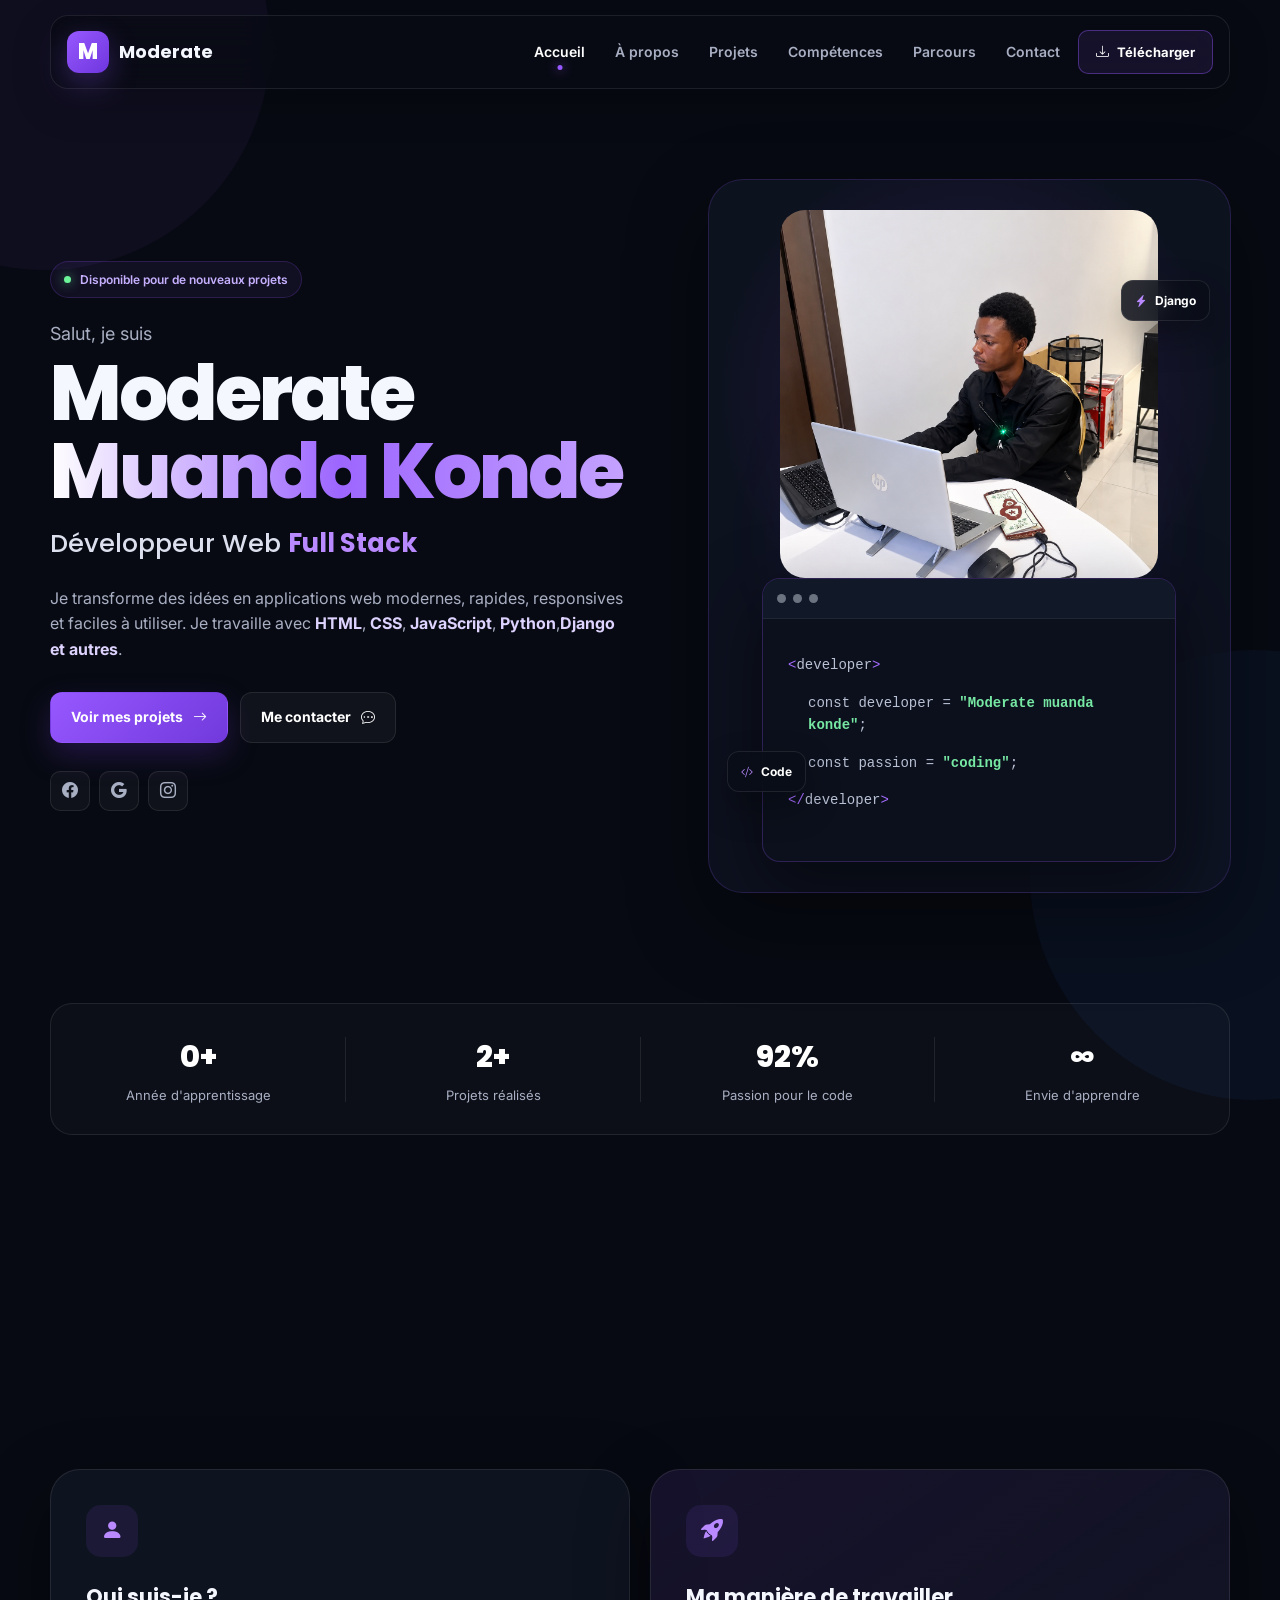
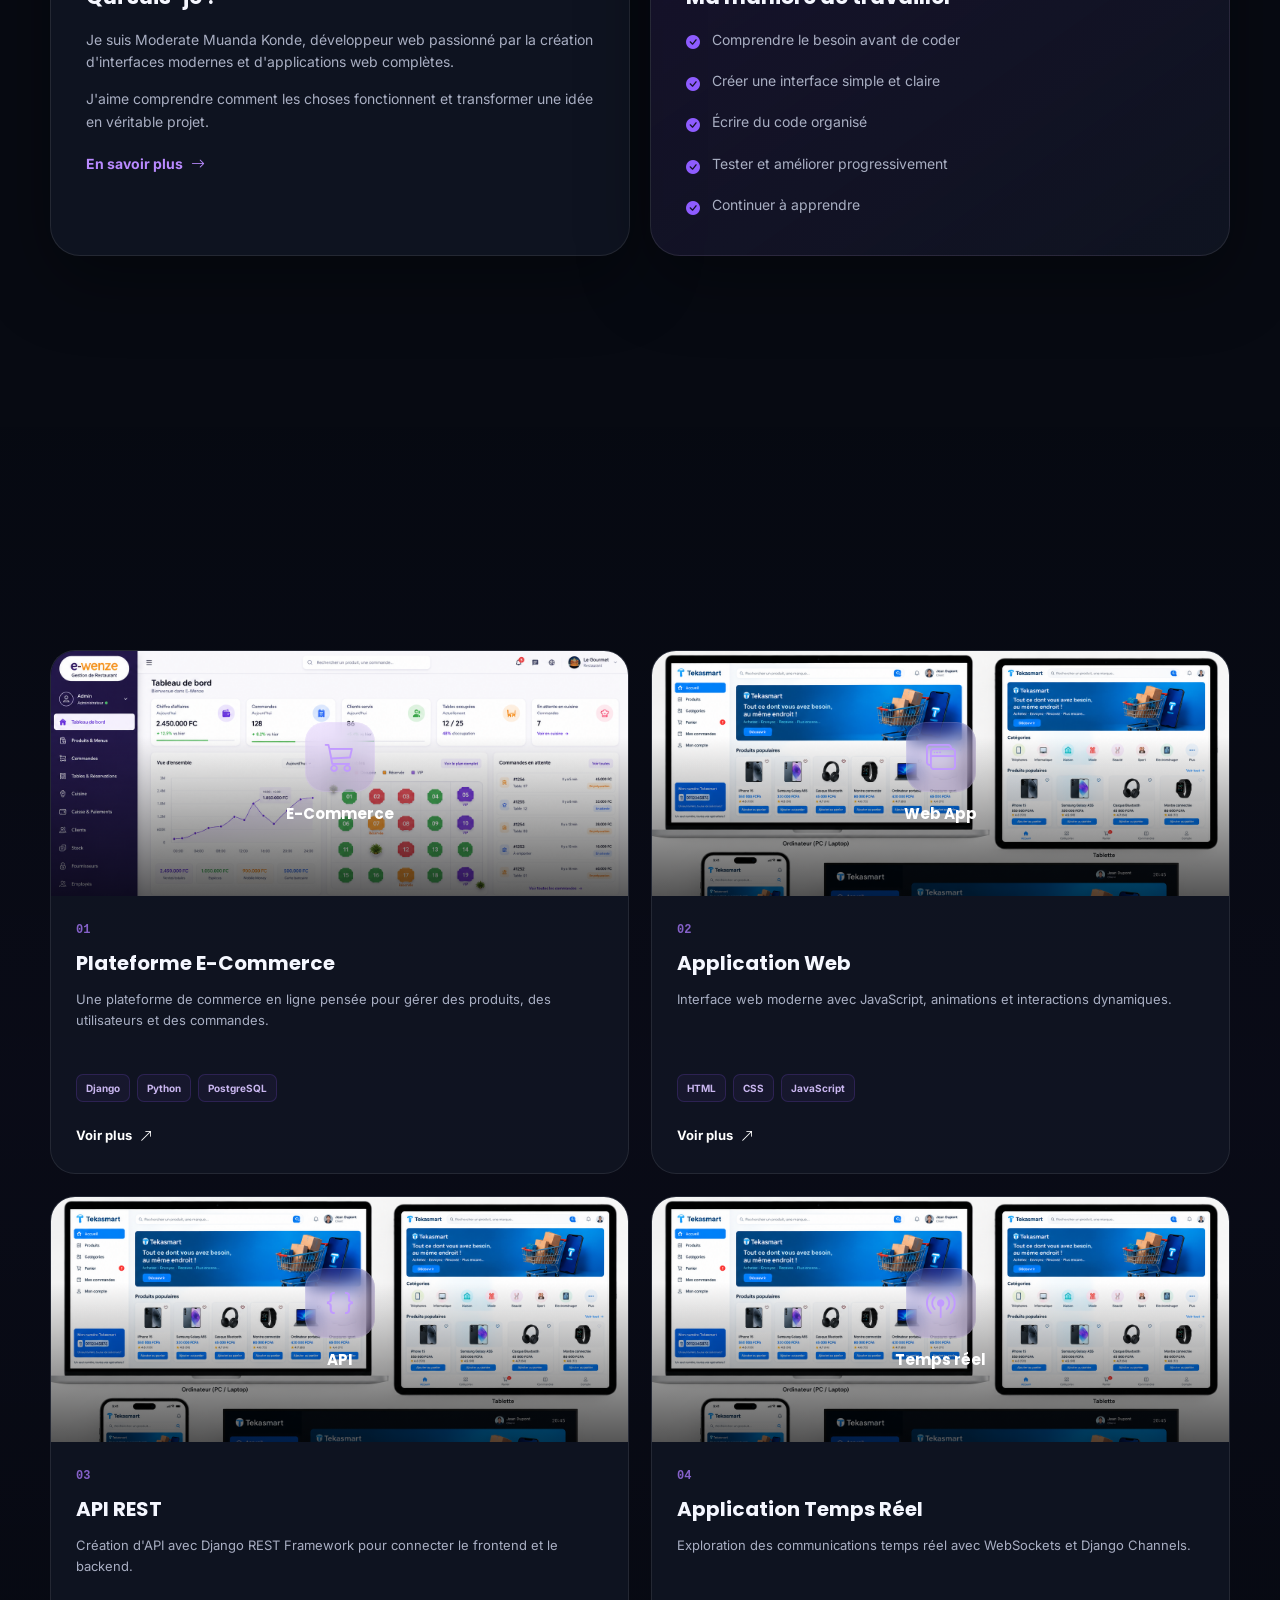
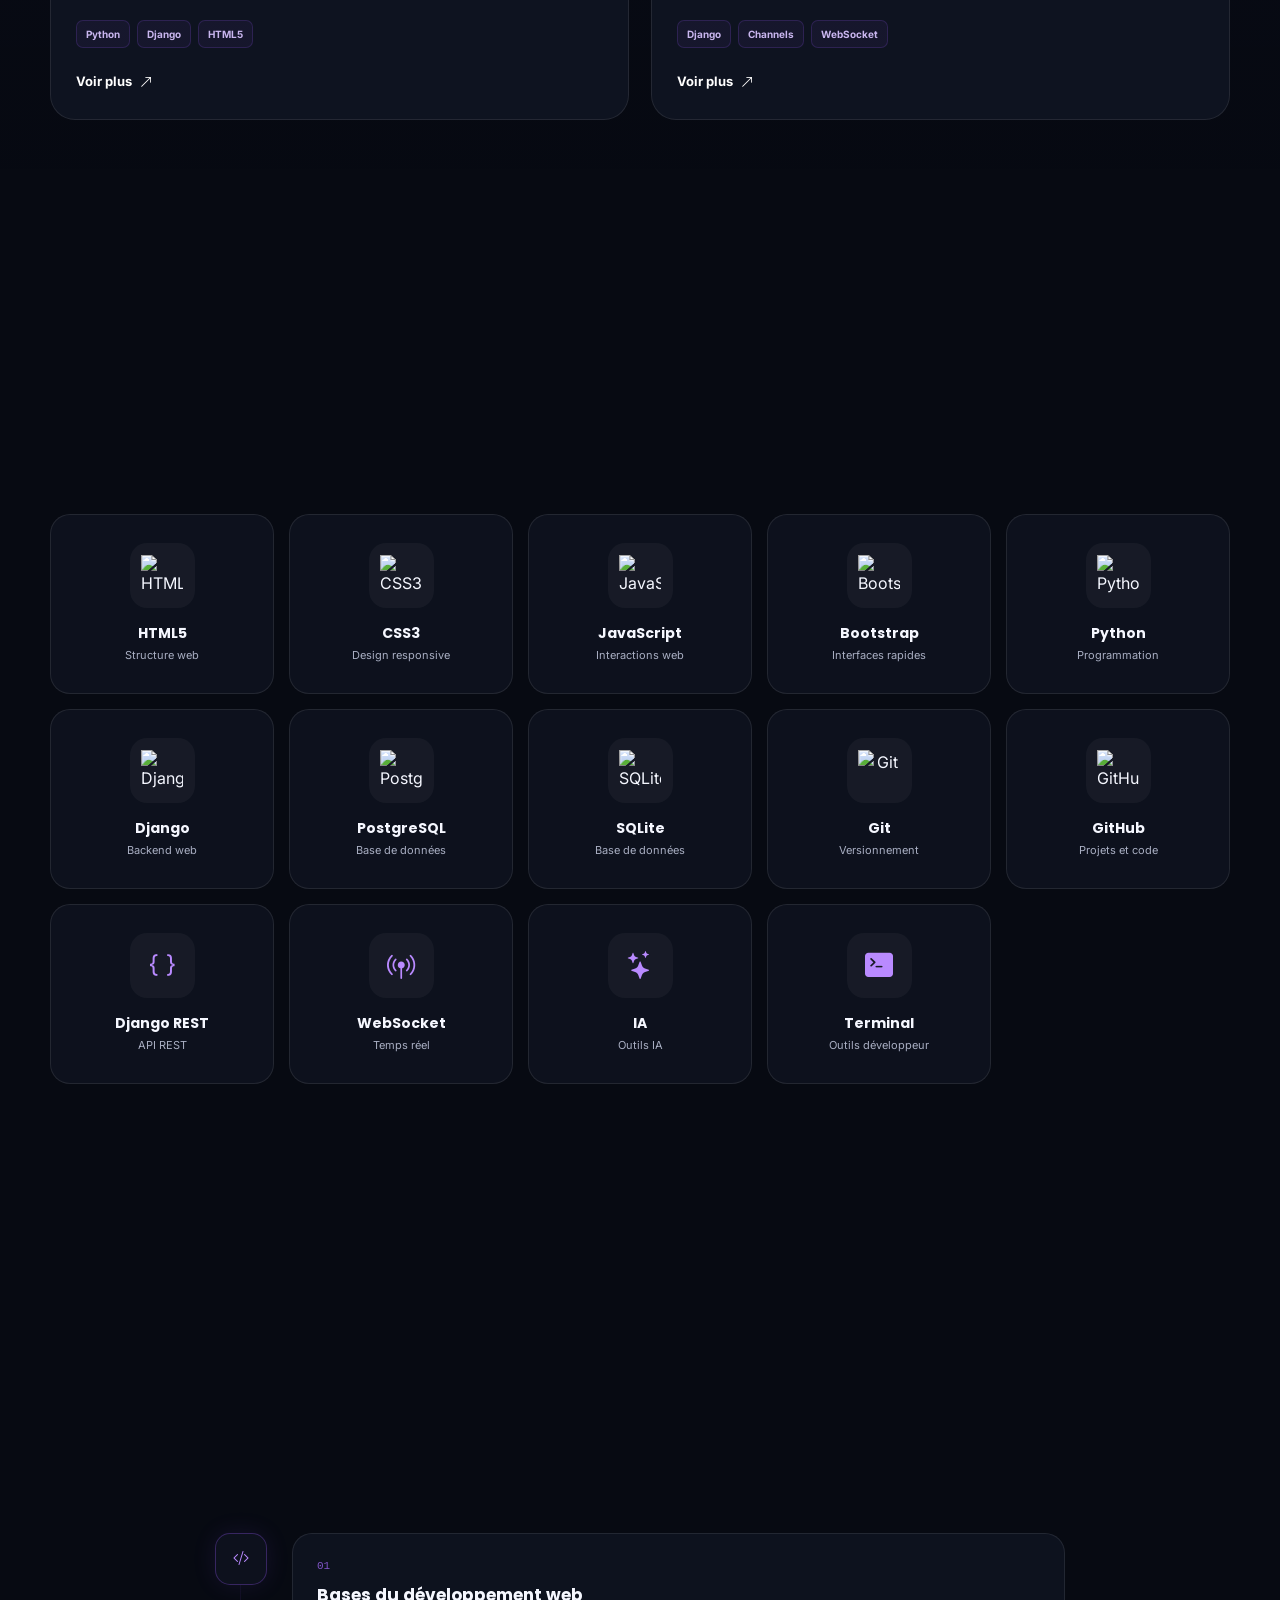
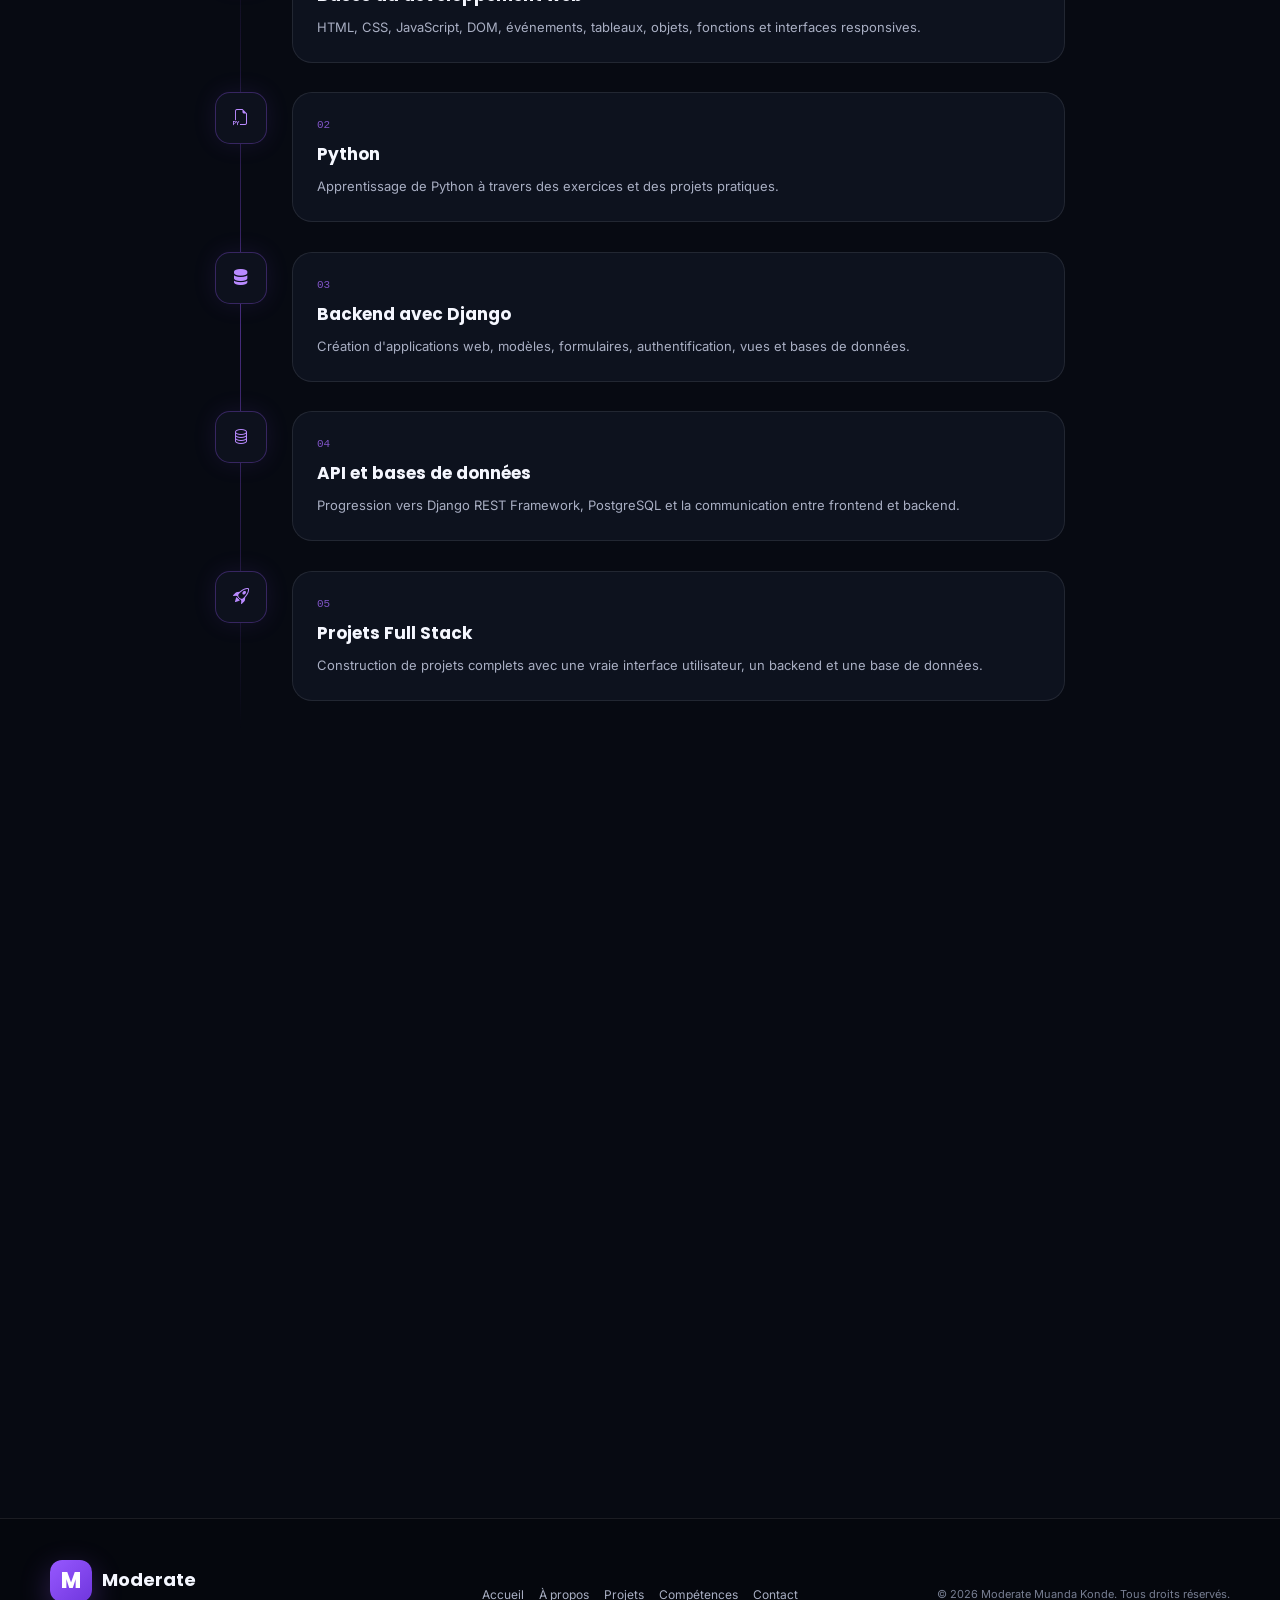
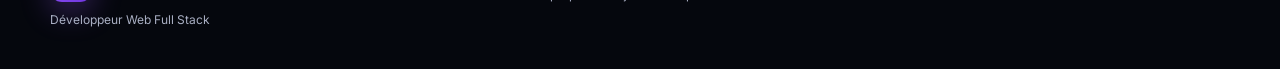
==== index.html @ e5c7c491 "Premier commit du portfolio" ====
<!DOCTYPE html>
<html lang="fr">

<head>

    <!-- =========================================================
         INFORMATIONS DE BASE
    ========================================================== -->

    <meta charset="UTF-8">

    <meta name="viewport" content="width=device-width, initial-scale=1.0">

    <meta name="description"
        content="Portfolio de Moderate Muanda Konde, développeur web Full Stack spécialisé en HTML, CSS, JavaScript, Python, Django et PostgreSQL.">

    <meta name="author" content="Moderate Muanda Konde">

    <meta name="theme-color" content="#080b14">

    <title>
        Moderate Muanda Konde | Développeur Web Full Stack
    </title>


    <!-- =========================================================
         GOOGLE FONT
    ========================================================== -->

    <link rel="preconnect" href="https://fonts.googleapis.com">

    <link rel="preconnect" href="https://fonts.gstatic.com" crossorigin>

    <link
        href="https://fonts.googleapis.com/css2?family=Inter:wght@400;500;600;700;800&family=Poppins:wght@500;600;700;800&display=swap"
        rel="stylesheet">


    <!-- =========================================================
         BOOTSTRAP ICONS
    ========================================================== -->

    <link rel="stylesheet" href="https://cdn.jsdelivr.net/npm/bootstrap-icons@1.11.3/font/bootstrap-icons.min.css">


    <!-- =========================================================
         NOTRE CSS
    ========================================================== -->

    <link rel="stylesheet" href="style.css">

</head>


<body>


    <!-- =========================================================
     ÉCRAN D'ENTRÉE DU PORTFOLIO
========================================================== -->



    <!-- =========================================================
         EFFETS DE LUMIÈRE EN ARRIÈRE-PLAN
    ========================================================== -->

    <div class="background-glow glow-one"></div>

    <div class="background-glow glow-two"></div>


    <!-- =========================================================
         HEADER
    ========================================================== -->

    <header class="site-header">

        <div class="container header-content">


            <!-- LOGO -->

            <a href="#accueil" class="logo" aria-label="Retour à l'accueil">

                <span class="logo-letter">
                    M
                </span>

                <span class="logo-name">
                    Moderate
                </span>

            </a>


            <!-- =================================================
                 BOUTON MENU MOBILE
            ================================================== -->

            <button class="menu-toggle" id="menuToggle" type="button" aria-label="Ouvrir le menu" aria-expanded="false"
                aria-controls="siteNav">

                <span></span>
                <span></span>
                <span></span>

            </button>


            <!-- =================================================
                 NAVIGATION
            ================================================== -->

            <nav class="site-nav" id="siteNav" aria-label="Navigation principale">

                <a href="#accueil" class="nav-link active">

                    Accueil

                </a>

                <a href="#apropos" class="nav-link">

                    À propos

                </a>

                <a href="#projets" class="nav-link">

                    Projets

                </a>

                <a href="#competences" class="nav-link">

                    Compétences

                </a>

                <a href="#parcours" class="nav-link">

                    Parcours

                </a>

                <a href="#contact" class="nav-link">

                    Contact

                </a>

                <a href="./cv/CV-Moderate-Muanda-Konde-vraiment-professionnel.pdf (1).pdf"
                    download="CV-Moderate-Muanda-Konde.pdf" class="cv-button">

                    <i class="bi bi-download"></i>

                    <span>
                        Télécharger
                    </span>

                </a>

            </nav>


            <!-- =================================================
                 BOUTON CV
            ================================================== -->



        </div>

    </header>



    <!-- =========================================================
         CONTENU PRINCIPAL
    ========================================================== -->

    <main>


        <!-- =====================================================
             SECTION ACCUEIL
        ====================================================== -->

        <section class="hero section" id="accueil">

            <div class="container hero-content">


                <!-- TEXTE HERO -->

                <div class="hero-text reveal">

                    <p class="hero-small-title">

                        <span class="status-dot"></span>

                        Disponible pour de nouveaux projets

                    </p>


                    <p class="hello-text">
                        Salut, je suis
                    </p>


                    <h1>

                        Moderate

                        <span>
                            Muanda Konde
                        </span>

                    </h1>


                    <h2>

                        Développeur Web
                        <strong>Full Stack</strong>

                    </h2>


                    <p class="hero-description">

                        Je transforme des idées en applications web
                        modernes, rapides, responsives et faciles à utiliser.

                        Je travaille avec
                        <strong>HTML</strong>,
                        <strong>CSS</strong>,
                        <strong>JavaScript</strong>,
                        <strong>Python</strong>,<strong>Django</strong>

                        <strong>et autres</strong>.

                    </p>


                    <!-- BOUTONS HERO -->

                    <div class="hero-buttons">

                        <a href="#projets" class="btn btn-primary">

                            <span>
                                Voir mes projets
                            </span>

                            <i class="bi bi-arrow-right"></i>

                        </a>


                        <a href="#contact" class="btn btn-secondary">

                            <span>
                                Me contacter
                            </span>

                            <i class="bi bi-chat-dots"></i>

                        </a>

                    </div>


                    <!-- RÉSEAUX -->

                    <div class="social-links">

                        <!-- Remplace les liens par tes profils personnels -->





                        <a href="https://facebook.com/profile.php?id=61594933133115" target="_blank"
                            rel="noopener noreferrer" aria-label="facebook">

                            <i class="bi bi-facebook"></i>

                        </a>


                        <a href="moderatemuandakonde77@gmail.com" aria-label="Envoyer un email">

                            <i class="bi bi-google"></i>

                        </a>

                        <a href="https://www.instagram.com/p/Ddv5kUECKXL/?utm_source=ig_web_copy_link&stkn=MzRlODBiNWFlZA=="
                            aria-label="Envoyer un message">

                            <i class="bi bi-instagram"></i>

                        </a>







                    </div>

                </div>



                <!-- =================================================
                     IMAGE / VISUEL HERO
                ================================================== -->

                <div class="hero-visual reveal">

                    <div class="hero-card">

                        <!--
                            Si tu as déjà ton image personnelle,
                            mets-la dans images/hero.png
                        -->

                        <img src="z.png" alt="Moderate Muanda Konde - développeur web" class="hero-image"
                            id="heroImage">

                        <!--
                            Ce contenu apparaît automatiquement
                            si l'image n'existe pas.
                        -->

                        <div class="hero-image-fallback" id="heroFallback">

                            <div class="terminal-top">

                                <span></span>
                                <span></span>
                                <span></span>

                            </div>

                            <div class="terminal-code">

                                <p>
                                    <span>&lt;</span>developer<span>&gt;</span>
                                </p>

                                <p class="code-indent">
                                    const developer =
                                    <strong>"Moderate muanda konde"</strong>;
                                </p>

                                <p class="code-indent">
                                    const passion =
                                    <strong>"coding"</strong>;
                                </p>

                                <p>
                                    <span>&lt;/</span>developer<span>&gt;</span>
                                </p>

                            </div>

                        </div>


                        <!-- PETIT BADGE -->

                        <div class="floating-badge badge-code">

                            <i class="bi bi-code-slash"></i>

                            <span>
                                Code
                            </span>

                        </div>


                        <div class="floating-badge badge-django">

                            <i class="bi bi-lightning-charge-fill"></i>

                            <span>
                                Django
                            </span>

                        </div>


                    </div>

                </div>

            </div>

        </section>



        <!-- =====================================================
             STATISTIQUES
        ====================================================== -->

        <section class="stats-section">

            <div class="container stats-grid">


                <div class="stat-card reveal">

                    <span class="stat-number">
                        1+
                    </span>

                    <span class="stat-label">
                        Année d'apprentissage
                    </span>

                </div>


                <div class="stat-card reveal">

                    <span class="stat-number">
                        3+
                    </span>

                    <span class="stat-label">
                        Projets réalisés
                    </span>

                </div>


                <div class="stat-card reveal">

                    <span class="stat-number">
                        100%
                    </span>

                    <span class="stat-label">
                        Passion pour le code
                    </span>

                </div>


                <div class="stat-card reveal">

                    <span class="stat-number">
                        ∞
                    </span>

                    <span class="stat-label">
                        Envie d'apprendre
                    </span>

                </div>

            </div>

        </section>



        <!-- =====================================================
             À PROPOS
        ====================================================== -->

        <section class="section about-section" id="apropos">

            <div class="container">


                <div class="section-heading reveal">

                    <p class="section-label">
                        À PROPOS
                    </p>

                    <h2>
                        Construire des choses
                        <span>utiles</span>
                    </h2>

                    <p>
                        Quelques mots sur mon parcours et ma façon
                        de travailler.
                    </p>

                </div>



                <div class="about-grid">


                    <!-- CARTE GAUCHE -->

                    <div class="about-card reveal">

                        <div class="about-icon">

                            <i class="bi bi-person-fill"></i>

                        </div>


                        <h3>
                            Qui suis-je ?
                        </h3>


                        <p>

                            Je suis Moderate Muanda Konde,
                            développeur web passionné par la création
                            d'interfaces modernes et d'applications
                            web complètes.

                        </p>


                        <p>

                            J'aime comprendre comment les choses
                            fonctionnent et transformer une idée
                            en véritable projet.

                        </p>


                        <button class="text-button" id="aboutMoreButton" type="button">

                            En savoir plus

                            <i class="bi bi-arrow-right"></i>

                        </button>


                        <div class="about-extra" id="aboutExtra">

                            <p>

                                Mon objectif est de continuer à
                                progresser dans le développement
                                Full Stack et de construire des
                                applications utiles, sécurisées,
                                rapides et faciles à utiliser.

                            </p>

                        </div>

                    </div>



                    <!-- CARTE DROITE -->

                    <div class="about-card about-card-highlight reveal">

                        <div class="about-icon">

                            <i class="bi bi-rocket-takeoff-fill"></i>

                        </div>


                        <h3>
                            Ma manière de travailler
                        </h3>


                        <ul class="about-list">

                            <li>

                                <i class="bi bi-check-circle-fill"></i>

                                <span>
                                    Comprendre le besoin avant de coder
                                </span>

                            </li>


                            <li>

                                <i class="bi bi-check-circle-fill"></i>

                                <span>
                                    Créer une interface simple et claire
                                </span>

                            </li>


                            <li>

                                <i class="bi bi-check-circle-fill"></i>

                                <span>
                                    Écrire du code organisé
                                </span>

                            </li>


                            <li>

                                <i class="bi bi-check-circle-fill"></i>

                                <span>
                                    Tester et améliorer progressivement
                                </span>

                            </li>


                            <li>

                                <i class="bi bi-check-circle-fill"></i>

                                <span>
                                    Continuer à apprendre
                                </span>

                            </li>

                        </ul>

                    </div>

                </div>

            </div>

        </section>



        <!-- =====================================================
             PROJETS
        ====================================================== -->

        <section class="section projects-section" id="projets">

            <div class="container">


                <div class="section-heading reveal">

                    <p class="section-label">
                        MES PROJETS
                    </p>

                    <h2>
                        Ce que je
                        <span>construis</span>
                    </h2>

                    <p>
                        Quelques projets et domaines sur lesquels
                        je travaille.
                    </p>

                </div>



                <div class="projects-grid">


                    <!-- =================================================
                         PROJET 1
                    ================================================== -->

                    <article class="project-card reveal">

                        <div class="project-image project-image-one">

                            <img src="f.png" alt="Projet E-Commerce" loading="lazy"
                                onerror="this.style.display='none'; this.parentElement.classList.add('no-image');">

                            <div class="project-image-content">

                                <i class="bi bi-cart3"></i>

                                <span>
                                    E-Commerce
                                </span>

                            </div>

                        </div>


                        <div class="project-content">

                            <div class="project-number">
                                01
                            </div>


                            <h3>
                                Plateforme E-Commerce
                            </h3>


                            <p>

                                Une plateforme de commerce en ligne
                                pensée pour gérer des produits,
                                des utilisateurs et des commandes.

                            </p>


                            <div class="project-tags">

                                <span>
                                    Django
                                </span>

                                <span>
                                    Python
                                </span>

                                <span>
                                    PostgreSQL
                                </span>

                            </div>


                            <button class="project-button" type="button" data-project="ecommerce">

                                Voir plus

                                <i class="bi bi-arrow-up-right"></i>

                            </button>

                        </div>

                    </article>



                    <!-- =================================================
                         PROJET 2
                    ================================================== -->

                    <article class="project-card reveal">

                        <div class="project-image project-image-two">

                            <img src="r.png" alt="Application Web" loading="lazy"
                                onerror="this.style.display='none'; this.parentElement.classList.add('no-image');">

                            <div class="project-image-content">

                                <i class="bi bi-window-stack"></i>

                                <span>
                                    Web App
                                </span>

                            </div>

                        </div>


                        <div class="project-content">

                            <div class="project-number">
                                02
                            </div>


                            <h3>
                                Application Web
                            </h3>


                            <p>

                                Interface web moderne avec JavaScript,
                                animations et interactions dynamiques.

                            </p>


                            <div class="project-tags">

                                <span>
                                    HTML
                                </span>

                                <span>
                                    CSS
                                </span>

                                <span>
                                    JavaScript
                                </span>

                            </div>


                            <button class="project-button" type="button" data-project="webapp">

                                Voir plus

                                <i class="bi bi-arrow-up-right"></i>

                            </button>

                        </div>

                    </article>



                    <!-- =================================================
                         PROJET 3
                    ================================================== -->

                    <article class="project-card reveal">

                        <div class="project-image project-image-three">

                            <img src="r.png" alt="API Django" loading="lazy"
                                onerror="this.style.display='none'; this.parentElement.classList.add('no-image');">

                            <div class="project-image-content">

                                <i class="bi bi-braces"></i>

                                <span>
                                    API
                                </span>

                            </div>

                        </div>


                        <div class="project-content">

                            <div class="project-number">
                                03
                            </div>


                            <h3>
                                API REST
                            </h3>


                            <p>

                                Création d'API avec Django REST Framework
                                pour connecter le frontend et le backend.

                            </p>


                            <div class="project-tags">

                                <span>
                                    Python
                                </span>

                                <span>
                                    Django
                                </span>

                                <span>
                                    HTML5
                                </span>

                            </div>


                            <button class="project-button" type="button" data-project="api">

                                Voir plus

                                <i class="bi bi-arrow-up-right"></i>

                            </button>

                        </div>

                    </article>



                    <!-- =================================================
                         PROJET 4
                    ================================================== -->

                    <article class="project-card reveal">

                        <div class="project-image project-image-four">

                            <img src="r.png" alt="Application temps réel" loading="lazy"
                                onerror="this.style.display='none'; this.parentElement.classList.add('no-image');">

                            <div class="project-image-content">

                                <i class="bi bi-broadcast-pin"></i>

                                <span>
                                    Temps réel
                                </span>

                            </div>

                        </div>


                        <div class="project-content">

                            <div class="project-number">
                                04
                            </div>


                            <h3>
                                Application Temps Réel
                            </h3>


                            <p>

                                Exploration des communications temps réel
                                avec WebSockets et Django Channels.

                            </p>


                            <div class="project-tags">

                                <span>
                                    Django
                                </span>

                                <span>
                                    Channels
                                </span>

                                <span>
                                    WebSocket
                                </span>

                            </div>


                            <button class="project-button" type="button" data-project="realtime">

                                Voir plus

                                <i class="bi bi-arrow-up-right"></i>

                            </button>

                        </div>

                    </article>

                </div>

            </div>

        </section>



        <!-- =====================================================
             COMPÉTENCES
        ====================================================== -->

        <section class="section skills-section" id="competences">

            <div class="container">


                <div class="section-heading reveal">

                    <p class="section-label">
                        COMPÉTENCES
                    </p>

                    <h2>
                        Mes outils de
                        <span>travail</span>
                    </h2>

                    <p>
                        Les technologies que j'utilise.
                    </p>

                </div>



                <div class="skills-grid">


                    <!-- HTML -->

                    <div class="skill-card reveal">

                        <div class="skill-logo">

                            <img src="https://cdn.jsdelivr.net/gh/devicons/devicon@latest/icons/html5/html5-original.svg"
                                alt="HTML5">

                        </div>

                        <h3>
                            HTML5
                        </h3>

                        <p>
                            Structure web
                        </p>

                    </div>



                    <!-- CSS -->

                    <div class="skill-card reveal">

                        <div class="skill-logo">

                            <img src="https://cdn.jsdelivr.net/gh/devicons/devicon@latest/icons/css3/css3-original.svg"
                                alt="CSS3">

                        </div>

                        <h3>
                            CSS3
                        </h3>

                        <p>
                            Design responsive
                        </p>

                    </div>



                    <!-- JAVASCRIPT -->

                    <div class="skill-card reveal">

                        <div class="skill-logo">

                            <img src="https://cdn.jsdelivr.net/gh/devicons/devicon@latest/icons/javascript/javascript-original.svg"
                                alt="JavaScript">

                        </div>

                        <h3>
                            JavaScript
                        </h3>

                        <p>
                            Interactions web
                        </p>

                    </div>



                    <!-- BOOTSTRAP -->

                    <div class="skill-card reveal">

                        <div class="skill-logo">

                            <img src="https://cdn.jsdelivr.net/gh/devicons/devicon@latest/icons/bootstrap/bootstrap-original.svg"
                                alt="Bootstrap">

                        </div>

                        <h3>
                            Bootstrap
                        </h3>

                        <p>
                            Interfaces rapides
                        </p>

                    </div>



                    <!-- PYTHON -->

                    <div class="skill-card reveal">

                        <div class="skill-logo">

                            <img src="https://cdn.jsdelivr.net/gh/devicons/devicon@latest/icons/python/python-original.svg"
                                alt="Python">

                        </div>

                        <h3>
                            Python
                        </h3>

                        <p>
                            Programmation
                        </p>

                    </div>



                    <!-- DJANGO -->

                    <div class="skill-card reveal">

                        <div class="skill-logo">

                            <img src="https://cdn.jsdelivr.net/gh/devicons/devicon@latest/icons/django/django-plain.svg"
                                alt="Django">

                        </div>

                        <h3>
                            Django
                        </h3>

                        <p>
                            Backend web
                        </p>

                    </div>



                    <!-- POSTGRESQL -->

                    <div class="skill-card reveal">

                        <div class="skill-logo">

                            <img src="https://cdn.jsdelivr.net/gh/devicons/devicon@latest/icons/postgresql/postgresql-original.svg"
                                alt="PostgreSQL">

                        </div>

                        <h3>
                            PostgreSQL
                        </h3>

                        <p>
                            Base de données
                        </p>

                    </div>



                    <!-- SQLITE -->

                    <div class="skill-card reveal">

                        <div class="skill-logo">

                            <img src="https://cdn.jsdelivr.net/gh/devicons/devicon@latest/icons/sqlite/sqlite-original.svg"
                                alt="SQLite">

                        </div>

                        <h3>
                            SQLite
                        </h3>

                        <p>
                            Base de données
                        </p>

                    </div>



                    <!-- GIT -->

                    <div class="skill-card reveal">

                        <div class="skill-logo">

                            <img src="https://cdn.jsdelivr.net/gh/devicons/devicon@latest/icons/git/git-original.svg"
                                alt="Git">

                        </div>

                        <h3>
                            Git
                        </h3>

                        <p>
                            Versionnement
                        </p>

                    </div>



                    <!-- GITHUB -->

                    <div class="skill-card reveal">

                        <div class="skill-logo">

                            <img src="https://cdn.jsdelivr.net/gh/devicons/devicon@latest/icons/github/github-original.svg"
                                alt="GitHub">

                        </div>

                        <h3>
                            GitHub
                        </h3>

                        <p>
                            Projets et code
                        </p>

                    </div>



                    <!-- DJANGO REST -->

                    <div class="skill-card reveal">

                        <div class="skill-logo skill-icon-fallback">

                            <i class="bi bi-braces"></i>

                        </div>

                        <h3>
                            Django REST
                        </h3>

                        <p>
                            API REST
                        </p>

                    </div>



                    <!-- WEBSOCKET -->

                    <div class="skill-card reveal">

                        <div class="skill-logo skill-icon-fallback">

                            <i class="bi bi-broadcast-pin"></i>

                        </div>

                        <h3>
                            WebSocket
                        </h3>

                        <p>
                            Temps réel
                        </p>

                    </div>



                    <!-- IA -->

                    <div class="skill-card reveal">

                        <div class="skill-logo skill-icon-fallback">

                            <i class="bi bi-stars"></i>

                        </div>

                        <h3>
                            IA
                        </h3>

                        <p>
                            Outils IA
                        </p>

                    </div>



                    <!-- OUTILS -->

                    <div class="skill-card reveal">

                        <div class="skill-logo skill-icon-fallback">

                            <i class="bi bi-terminal-fill"></i>

                        </div>

                        <h3>
                            Terminal
                        </h3>

                        <p>
                            Outils développeur
                        </p>

                    </div>

                </div>

            </div>

        </section>



        <!-- =====================================================
             PARCOURS
        ====================================================== -->

        <section class="section journey-section" id="parcours">

            <div class="container">


                <div class="section-heading reveal">

                    <p class="section-label">
                        PARCOURS
                    </p>

                    <h2>
                        Mon évolution dans le
                        <span>développement</span>
                    </h2>

                    <p>
                        Une progression construite étape par étape.
                    </p>

                </div>



                <div class="timeline">


                    <div class="timeline-item reveal">

                        <div class="timeline-dot">
                            <i class="bi bi-code-slash"></i>
                        </div>

                        <div class="timeline-content">

                            <span class="timeline-number">
                                01
                            </span>

                            <h3>
                                Bases du développement web
                            </h3>

                            <p>

                                HTML, CSS, JavaScript, DOM,
                                événements, tableaux, objets,
                                fonctions et interfaces responsives.

                            </p>

                        </div>

                    </div>



                    <div class="timeline-item reveal">

                        <div class="timeline-dot">
                            <i class="bi bi-filetype-py"></i>
                        </div>

                        <div class="timeline-content">

                            <span class="timeline-number">
                                02
                            </span>

                            <h3>
                                Python
                            </h3>

                            <p>

                                Apprentissage de Python à travers
                                des exercices et des projets
                                pratiques.

                            </p>

                        </div>

                    </div>



                    <div class="timeline-item reveal">

                        <div class="timeline-dot">
                            <i class="bi bi-server"></i>
                        </div>

                        <div class="timeline-content">

                            <span class="timeline-number">
                                03
                            </span>

                            <h3>
                                Backend avec Django
                            </h3>

                            <p>

                                Création d'applications web,
                                modèles, formulaires, authentification,
                                vues et bases de données.

                            </p>

                        </div>

                    </div>



                    <div class="timeline-item reveal">

                        <div class="timeline-dot">
                            <i class="bi bi-database"></i>
                        </div>

                        <div class="timeline-content">

                            <span class="timeline-number">
                                04
                            </span>

                            <h3>
                                API et bases de données
                            </h3>

                            <p>

                                Progression vers Django REST Framework,
                                PostgreSQL et la communication entre
                                frontend et backend.

                            </p>

                        </div>

                    </div>



                    <div class="timeline-item reveal">

                        <div class="timeline-dot">
                            <i class="bi bi-rocket-takeoff"></i>
                        </div>

                        <div class="timeline-content">

                            <span class="timeline-number">
                                05
                            </span>

                            <h3>
                                Projets Full Stack
                            </h3>

                            <p>

                                Construction de projets complets
                                avec une vraie interface utilisateur,
                                un backend et une base de données.

                            </p>

                        </div>

                    </div>

                </div>

            </div>

        </section>



        <!-- =====================================================
             CONTACT
        ====================================================== -->

        <section class="section contact-section" id="contact">

            <div class="container">


                <div class="contact-box reveal">


                    <div class="contact-text">

                        <p class="section-label">
                            CONTACT
                        </p>


                        <h2>

                            Un projet en tête ?

                            <span>
                                Parlons-en.
                            </span>

                        </h2>


                        <p>

                            Tu peux me contacter directement
                            par email au autre pour discuter d'une idée,
                            d'un projet ou d'une collaboration.

                        </p>


                        <a href="mailto:moderatemuandakonde77@gmail.com?subject=Projet%20Web" class="contact-email">

                            <i class="bi bi-envelope-fill"></i>

                            <span>
                                moderatemuandakonde77@gmail.com
                            </span>

                        </a> <br><br>
                        <div class="social-links">

                            <!-- Remplace les liens par tes profils personnels -->





                            <a href="https://facebook.com/profile.php?id=61594933133115" target="_blank"
                                rel="noopener noreferrer" aria-label="facebook">

                                <i class="bi bi-facebook"></i>

                            </a>


                            <a href="moderatemuandakonde77@gmail.com" aria-label="Envoyer un email">

                                <i class="bi bi-google"></i>

                            </a>

                            <a href="https://www.instagram.com/p/Ddv5kUECKXL/?utm_source=ig_web_copy_link&stkn=MzRlODBiNWFlZA=="
                                aria-label="Envoyer un message">

                                <i class="bi bi-instagram"></i>

                            </a>







                        </div>

                    </div>



                    <div class="contact-action">

                        <a href="mailto:moderatemuandakonde77@gmail.com?subject=Bonjour%20Moderate"
                            class="btn btn-primary">

                            <span>
                                Envoyer un message
                            </span>

                            <i class="bi bi-send-fill"></i>

                        </a>


                        <p>

                            <i class="bi bi-geo-alt-fill"></i>

                            Kinshasa, RDC

                        </p>

                    </div>

                </div>

            </div>

        </section>

    </main>



    <!-- =========================================================
         FOOTER
    ========================================================== -->

    <footer class="site-footer">

        <div class="container footer-content">


            <div class="footer-brand">

                <a href="#accueil" class="logo">

                    <span class="logo-letter">
                        M
                    </span>

                    <span class="logo-name">
                        Moderate
                    </span>

                </a>


                <p>
                    Développeur Web Full Stack
                </p>

            </div>



            <div class="footer-links">

                <a href="#accueil">
                    Accueil
                </a>

                <a href="#apropos">
                    À propos
                </a>

                <a href="#projets">
                    Projets
                </a>

                <a href="#competences">
                    Compétences
                </a>

                <a href="#contact">
                    Contact
                </a>

            </div>



            <div class="footer-copy">

                <p>

                    ©
                    <span id="currentYear">
                        2026
                    </span>

                    Moderate Muanda Konde.

                    Tous droits réservés.

                </p>

            </div>

        </div>

    </footer>



    <!-- =========================================================
         MODALE DES PROJETS
    ========================================================== -->

    <div class="project-modal" id="projectModal" aria-hidden="true">


        <div class="modal-overlay" id="modalOverlay">
        </div>


        <div class="modal-box" role="dialog" aria-modal="true" aria-labelledby="modalTitle">


            <button class="modal-close" id="modalClose" type="button" aria-label="Fermer">

                <i class="bi bi-x-lg"></i>

            </button>


            <p class="section-label">
                PROJET
            </p>


            <h2 id="modalTitle">
                Projet
            </h2>


            <p id="modalDescription">
            </p>


            <div class="modal-technologies" id="modalTechnologies">
            </div>


            <div class="modal-actions">

                <a href="#" id="modalProjectLink" class="btn btn-primary" target="_blank" rel="noopener noreferrer">

                    <span>
                        Ouvrir le projet
                    </span>

                    <i class="bi bi-box-arrow-up-right"></i>

                </a>


                <button type="button" class="btn btn-secondary" id="modalCloseButton">

                    Fermer

                </button>

            </div>

        </div>

    </div>



    <!-- =========================================================
         MESSAGE TOAST
    ========================================================== -->

    <div class="toast" id="toast" role="status" aria-live="polite">

        <i class="bi bi-check-circle-fill"></i>

        <span id="toastMessage">
            Action effectuée.
        </span>

    </div>



    <!-- =========================================================
         JAVASCRIPT
    ========================================================== -->





    <script src="script.js"></script>

</body>

</html>
---- style.css ----
/* =========================================================
   RESET
========================================================= */

* {
    margin: 0;
    padding: 0;
    box-sizing: border-box;
}

html {
    scroll-behavior: smooth;
    scroll-padding-top: 100px;
}

body {
    font-family: "Inter", sans-serif;
    background: #070a12;
    color: #f5f7ff;
    line-height: 1.6;
    overflow-x: hidden;
}

body.menu-open {
    overflow: hidden;
}

img {
    max-width: 100%;
    display: block;
}

a {
    color: inherit;
    text-decoration: none;
}

button,
a {
    -webkit-tap-highlight-color: transparent;
}

button {
    font: inherit;
}

ul {
    list-style: none;
}


/* =========================================================
   VARIABLES LOCALES
========================================================= */

body {
    --purple: #9758ff;
    --purple-light: #b98aff;
    --purple-dark: #6d35d9;

    --white: #ffffff;
    --text: #f5f7ff;
    --text-soft: #a9afc3;

    --background: #070a12;
    --background-two: #0b0f1a;

    --card: rgba(17, 22, 36, 0.78);
    --card-solid: #111624;

    --border: rgba(255, 255, 255, 0.09);

    --shadow: 0 25px 70px rgba(0, 0, 0, 0.35);

    --radius-small: 12px;
    --radius-medium: 20px;
    --radius-large: 30px;

    /* Douceur générale */
    --smooth: cubic-bezier(0.22, 1, 0.36, 1);
}


/* =========================================================
   CONTAINER
========================================================= */

.container {
    width: min(1180px, calc(100% - 32px));
    margin: 0 auto;
}


/* =========================================================
   BACKGROUND
========================================================= */

.background-glow {
    position: fixed;

    width: 450px;
    height: 450px;

    border-radius: 50%;

    opacity: 0.06;

    pointer-events: none;

    z-index: -1;
}

.glow-one {
    background: #9758ff;
    top: -180px;
    left: -180px;
}

.glow-two {
    background: #3e7bff;
    right: -200px;
    bottom: -200px;
}


/* =========================================================
   HEADER
========================================================= */

.site-header {
    position: sticky;
    top: 15px;
    z-index: 1000;

    width: min(1180px, calc(100% - 32px));
    margin: 15px auto 0;

    background: rgba(8, 11, 20, 0.78);

    border: 1px solid var(--border);

    border-radius: 18px;

    backdrop-filter: blur(20px);
    -webkit-backdrop-filter: blur(20px);

    box-shadow: 0 15px 40px rgba(0, 0, 0, 0.2);

    transition:
        box-shadow 0.6s var(--smooth),
        border-color 0.5s ease,
        background 0.5s ease;
}

.site-header:hover {
    border-color: rgba(151, 88, 255, 0.18);

    box-shadow:
        0 20px 55px rgba(0, 0, 0, 0.28);
}

.header-content {
    min-height: 72px;

    display: flex;
    align-items: center;
    justify-content: space-between;

    gap: 25px;
}


/* =========================================================
   LOGO
========================================================= */

.logo {
    display: inline-flex;
    align-items: center;
    gap: 10px;

    flex-shrink: 0;

    transition:
        transform 0.5s var(--smooth);
}

.logo:hover {
    transform: scale(1.025);
}

.logo-letter {
    width: 42px;
    height: 42px;

    display: grid;
    place-items: center;

    border-radius: 12px;

    background: linear-gradient(135deg,
            #9758ff,
            #6f36dd);

    color: white;

    font-family: "Poppins", sans-serif;
    font-size: 22px;
    font-weight: 800;

    box-shadow:
        0 10px 30px rgba(151, 88, 255, 0.3);

    transition:
        transform 0.55s var(--smooth),
        box-shadow 0.55s ease;
}

.logo:hover .logo-letter {
    transform: scale(1.08) rotate(-2deg);

    box-shadow:
        0 14px 38px rgba(151, 88, 255, 0.42);
}

.logo-name {
    font-family: "Poppins", sans-serif;
    font-size: 18px;
    font-weight: 700;
}


/* =========================================================
   NAVIGATION
========================================================= */

.site-nav {
    display: flex;
    align-items: center;
    justify-content: center;

    gap: 6px;

    margin-left: auto;
}

.nav-link {
    position: relative;

    padding: 9px 12px;

    color: var(--text-soft);

    font-size: 14px;
    font-weight: 600;

    border-radius: 9px;

    transition:
        color 0.45s ease,
        background 0.45s ease,
        transform 0.5s var(--smooth),
        box-shadow 0.45s ease;
}

.nav-link:hover {
    color: white;

    background:
        rgba(151, 88, 255, 0.09);

    transform:
        translateY(-2px) scale(1.025);

    box-shadow:
        0 8px 20px rgba(151, 88, 255, 0.08);
}

.nav-link.active {
    color: white;
}

.nav-link.active::after {
    content: "";

    position: absolute;

    left: 50%;
    bottom: 2px;

    width: 5px;
    height: 5px;

    transform: translateX(-50%);

    border-radius: 50%;

    background: var(--purple);

    box-shadow:
        0 0 12px var(--purple);

    animation:
        activeDot 0.6s var(--smooth);
}

@keyframes activeDot {

    from {
        opacity: 0;
        transform: translateX(-50%) scale(0);
    }

    to {
        opacity: 1;
        transform: translateX(-50%) scale(1);
    }

}


/* =========================================================
   BOUTON CV
========================================================= */

.cv-button {
    position: relative;

    display: inline-flex;
    align-items: center;
    justify-content: center;

    gap: 8px;

    padding: 11px 17px;

    border: 1px solid rgba(151, 88, 255, 0.4);
    border-radius: 10px;

    background: rgba(151, 88, 255, 0.1);

    color: white;

    font-size: 13px;
    font-weight: 700;

    overflow: hidden;

    transition:
        transform 0.5s var(--smooth),
        background 0.5s ease,
        box-shadow 0.5s ease,
        border-color 0.5s ease;
}

.cv-button::before {
    content: "";

    position: absolute;

    inset: 0;

    background:
        linear-gradient(90deg,
            rgba(151, 88, 255, 0.25),
            rgba(185, 138, 255, 0.08));

    transform: translateX(-105%);

    transition:
        transform 0.55s var(--smooth);
}

.cv-button:hover::before {
    transform: translateX(0);
}

.cv-button:hover {
    transform:
        translateY(-3px) scale(1.025);

    border-color:
        rgba(151, 88, 255, 0.6);

    box-shadow:
        0 14px 35px rgba(151, 88, 255, 0.24);
}

.cv-button:active {
    transform:
        translateY(-1px) scale(0.97);
}

.cv-button i,
.cv-button span {
    position: relative;
    z-index: 2;
}


/* =========================================================
   MENU MOBILE
========================================================= */

.menu-toggle {
    display: none;

    width: 44px;
    height: 44px;

    padding: 0;

    border: 1px solid var(--border);
    border-radius: 11px;

    background: rgba(255, 255, 255, 0.04);

    cursor: pointer;

    transition:
        transform 0.5s var(--smooth),
        background 0.4s ease,
        border-color 0.4s ease;
}

.menu-toggle:hover {
    transform: scale(1.05);

    background:
        rgba(151, 88, 255, 0.1);

    border-color:
        rgba(151, 88, 255, 0.3);
}

.menu-toggle:active {
    transform: scale(0.95);
}

.menu-toggle span {
    display: block;

    width: 20px;
    height: 2px;

    margin: 4px auto;

    background: white;

    border-radius: 10px;

    transition:
        transform 0.5s var(--smooth),
        opacity 0.4s ease;
}

.menu-toggle.active span:nth-child(1) {
    transform:
        translateY(6px) rotate(45deg);
}

.menu-toggle.active span:nth-child(2) {
    opacity: 0;
}

.menu-toggle.active span:nth-child(3) {
    transform:
        translateY(-6px) rotate(-45deg);
}


/* =========================================================
   SECTIONS
========================================================= */

.section {
    padding: 110px 0;
}


/* =========================================================
   HERO
========================================================= */

.hero {
    min-height: calc(100vh - 100px);

    display: flex;
    align-items: center;

    padding-top: 90px;
}

.hero-content {
    display: grid;

    grid-template-columns:
        minmax(0, 1.05fr) minmax(350px, 0.95fr);

    align-items: center;

    gap: 80px;
}


/* =========================================================
   HERO TEXTE
========================================================= */

.hero-small-title {
    display: inline-flex;
    align-items: center;
    gap: 9px;

    margin-bottom: 22px;

    padding: 8px 13px;

    border: 1px solid rgba(151, 88, 255, 0.2);
    border-radius: 50px;

    background: rgba(151, 88, 255, 0.07);

    color: #c7b1ff;

    font-size: 12px;
    font-weight: 600;

    transition:
        transform 0.55s var(--smooth),
        background 0.5s ease,
        border-color 0.5s ease;
}

.hero-small-title:hover {
    transform:
        translateY(-2px) scale(1.025);

    background:
        rgba(151, 88, 255, 0.11);

    border-color:
        rgba(151, 88, 255, 0.35);
}

.status-dot {
    width: 7px;
    height: 7px;

    border-radius: 50%;

    background: #6df59a;

    box-shadow:
        0 0 12px rgba(109, 245, 154, 0.8);

    animation:
        statusPulse 2.5s ease-in-out infinite;
}

@keyframes statusPulse {

    0%,
    100% {
        transform: scale(1);
        opacity: 1;
    }

    50% {
        transform: scale(1.18);
        opacity: 0.75;
    }

}

.hello-text {
    margin-bottom: 5px;

    color: var(--text-soft);

    font-size: 18px;
}

.hero h1 {
    margin-bottom: 12px;

    font-family: "Poppins", sans-serif;

    font-size: clamp(3rem, 6vw, 5.5rem);

    line-height: 1.02;

    letter-spacing: -3px;

    font-weight: 800;
}

.hero h1 span {
    display: block;

    background:
        linear-gradient(90deg,
            #ffffff,
            #9d66ff,
            #c5a3ff);

    -webkit-background-clip: text;
    background-clip: text;

    color: transparent;
}

.hero h2 {
    margin-bottom: 22px;

    color: #dce0ee;

    font-family: "Poppins", sans-serif;

    font-size: clamp(1.25rem, 2vw, 1.8rem);

    font-weight: 500;
}

.hero h2 strong {
    color: var(--purple-light);
}

.hero-description {
    max-width: 620px;

    margin-bottom: 30px;

    color: var(--text-soft);

    font-size: 16px;
}

.hero-description strong {
    color: #ded3ff;
}


/* =========================================================
   BOUTONS
========================================================= */

.hero-buttons {
    display: flex;
    flex-wrap: wrap;

    gap: 12px;

    margin-bottom: 28px;
}

.btn {
    position: relative;

    display: inline-flex;
    align-items: center;
    justify-content: center;

    gap: 10px;

    min-height: 50px;

    padding: 13px 20px;

    border-radius: 12px;

    font-size: 14px;
    font-weight: 700;

    overflow: hidden;

    cursor: pointer;

    transition:
        transform 0.55s var(--smooth),
        box-shadow 0.55s var(--smooth),
        border-color 0.5s ease,
        background 0.5s ease;
}

.btn::before {
    content: "";

    position: absolute;

    inset: 0;

    transform: translateX(-105%);

    transition:
        transform 0.6s var(--smooth);
}

.btn:hover::before {
    transform: translateX(0);
}

.btn:active {
    transform:
        scale(0.96);
}

.btn span,
.btn i {
    position: relative;
    z-index: 2;
}

.btn-primary {
    border: 1px solid transparent;

    background:
        linear-gradient(135deg,
            #9758ff,
            #7139dc);

    color: white;

    box-shadow:
        0 12px 30px rgba(119, 57, 220, 0.25);
}

.btn-primary::before {
    background:
        linear-gradient(135deg,
            #b27aff,
            #7e43e9);
}

.btn-primary:hover {
    transform:
        translateY(-4px) scale(1.025);

    box-shadow:
        0 20px 42px rgba(119, 57, 220, 0.42);
}

.btn-secondary {
    border: 1px solid var(--border);

    background:
        rgba(255, 255, 255, 0.04);

    color: white;
}

.btn-secondary::before {
    background:
        rgba(151, 88, 255, 0.12);
}

.btn-secondary:hover {
    transform:
        translateY(-4px) scale(1.025);

    border-color:
        rgba(151, 88, 255, 0.4);

    box-shadow:
        0 15px 35px rgba(0, 0, 0, 0.2);
}


/* =========================================================
   RIPPLE
========================================================= */

.ripple {
    position: absolute;

    width: 12px;
    height: 12px;

    border-radius: 50%;

    background:
        rgba(255, 255, 255, 0.45);

    transform:
        translate(-50%, -50%) scale(0);

    pointer-events: none;

    animation:
        rippleEffect 0.65s ease-out;
}

@keyframes rippleEffect {

    100% {
        transform:
            translate(-50%, -50%) scale(18);

        opacity: 0;
    }

}


/* =========================================================
   RÉSEAUX SOCIAUX
========================================================= */

.social-links {
    display: flex;
    align-items: center;

    gap: 9px;
}

.social-links a {
    width: 40px;
    height: 40px;

    display: grid;
    place-items: center;

    border: 1px solid var(--border);
    border-radius: 10px;

    background:
        rgba(255, 255, 255, 0.035);

    color: var(--text-soft);

    transition:
        color 0.45s ease,
        background 0.45s ease,
        transform 0.55s var(--smooth),
        border-color 0.45s ease,
        box-shadow 0.5s ease;
}

.social-links a:hover {
    color: white;

    background:
        rgba(151, 88, 255, 0.12);

    border-color:
        rgba(151, 88, 255, 0.35);

    transform:
        translateY(-5px) scale(1.08);

    box-shadow:
        0 12px 28px rgba(151, 88, 255, 0.16);
}


/* =========================================================
   HERO VISUEL
========================================================= */

.hero-visual {
    position: relative;
}

.hero-card {
    position: relative;

    width: 100%;
    min-height: 520px;

    display: grid;
    place-items: center;

    padding: 30px;

    border: 1px solid rgba(151, 88, 255, 0.18);
    border-radius: 35px;

    background:
        radial-gradient(circle at 50% 30%,
            rgba(151, 88, 255, 0.18),
            transparent 45%),
        rgba(16, 21, 35, 0.8);

    box-shadow:
        0 30px 80px rgba(0, 0, 0, 0.35);

    overflow: hidden;

    transition:
        transform 0.8s var(--smooth),
        border-color 0.6s ease,
        box-shadow 0.8s var(--smooth);
}

.hero-card:hover {
    transform:
        translateY(-6px) scale(1.015);

    border-color:
        rgba(151, 88, 255, 0.35);

    box-shadow:
        0 38px 95px rgba(0, 0, 0, 0.42);
}

.hero-card::before {
    content: "";

    position: absolute;

    width: 280px;
    height: 280px;

    border-radius: 50%;

    background:
        rgba(151, 88, 255, 0.14);

    filter: blur(50px);

    transition:
        transform 1s var(--smooth),
        opacity 0.8s ease;
}

.hero-card:hover::before {
    transform:
        scale(1.18);

    opacity: 0.9;
}

.hero-image {
    position: relative;
    z-index: 2;

    width: 82%;
    max-height: 440px;

    object-fit: contain;

    border-radius: 25px;

    transition:
        transform 0.8s var(--smooth),
        filter 0.6s ease;
}

.hero-card:hover .hero-image {
    transform:
        scale(1.025);
}


/* =========================================================
   FALLBACK HERO
========================================================= */

.hero-image-fallback {
    position: relative;
    z-index: 2;

    width: min(90%, 440px);

    border: 1px solid rgba(151, 88, 255, 0.25);
    border-radius: 18px;

    background: #0b101c;

    box-shadow:
        0 25px 70px rgba(0, 0, 0, 0.5);

    overflow: hidden;

    transition:
        transform 0.7s var(--smooth),
        border-color 0.5s ease,
        box-shadow 0.7s var(--smooth);
}

.hero-card:hover .hero-image-fallback {
    transform:
        translateY(-4px) scale(1.025);

    border-color:
        rgba(151, 88, 255, 0.42);

    box-shadow:
        0 30px 80px rgba(0, 0, 0, 0.6);
}

.terminal-top {
    height: 40px;

    display: flex;
    align-items: center;

    gap: 7px;

    padding: 0 14px;

    border-bottom: 1px solid rgba(255, 255, 255, 0.06);

    background: #111827;
}

.terminal-top span {
    width: 9px;
    height: 9px;

    border-radius: 50%;

    background: #6b7280;
}

.terminal-code {
    padding: 35px 25px;

    font-family: monospace;

    color: #b9c0d4;

    font-size: 14px;
}

.terminal-code p {
    margin-bottom: 15px;
}

.terminal-code span {
    color: #a66cff;
}

.terminal-code strong {
    color: #77e7a4;
}

.code-indent {
    padding-left: 20px;
}


/* =========================================================
   BADGES HERO
========================================================= */

.floating-badge {
    position: absolute;
    z-index: 5;

    display: flex;
    align-items: center;

    gap: 8px;

    padding: 10px 13px;

    border: 1px solid var(--border);
    border-radius: 12px;

    background:
        rgba(10, 14, 24, 0.85);

    backdrop-filter: blur(15px);

    color: white;

    font-size: 12px;
    font-weight: 700;

    box-shadow:
        0 15px 35px rgba(0, 0, 0, 0.3);

    animation:
        floating 4s ease-in-out infinite;

    transition:
        transform 0.6s var(--smooth),
        border-color 0.5s ease,
        background 0.5s ease;
}

.floating-badge:hover {
    transform:
        scale(1.07) translateY(-3px);

    border-color:
        rgba(151, 88, 255, 0.35);

    background:
        rgba(15, 19, 32, 0.95);
}

.floating-badge i {
    color: var(--purple-light);
}

.badge-code {
    left: 18px;
    bottom: 100px;
}

.badge-django {
    right: 20px;
    top: 100px;

    animation-delay: -1.5s;
}

@keyframes floating {

    0%,
    100% {
        transform: translateY(0);
    }

    50% {
        transform: translateY(-10px);
    }

}


/* =========================================================
   STATISTIQUES
========================================================= */

.stats-section {
    padding: 0 0 50px;
}

.stats-grid {
    display: grid;

    grid-template-columns:
        repeat(4, 1fr);

    border: 1px solid var(--border);

    border-radius: 22px;

    background:
        rgba(255, 255, 255, 0.025);

    overflow: hidden;

    transition:
        border-color 0.5s ease,
        box-shadow 0.6s var(--smooth);
}

.stats-grid:hover {
    border-color:
        rgba(151, 88, 255, 0.2);

    box-shadow:
        0 20px 60px rgba(0, 0, 0, 0.2);
}

.stat-card {
    position: relative;

    min-height: 130px;

    display: flex;
    flex-direction: column;
    justify-content: center;

    padding: 25px;

    text-align: center;

    transition:
        transform 0.65s var(--smooth),
        background 0.5s ease;
}

.stat-card:hover {
    transform:
        scale(1.035);

    background:
        rgba(151, 88, 255, 0.035);
}

.stat-card:not(:last-child)::after {
    content: "";

    position: absolute;

    right: 0;
    top: 25%;

    width: 1px;
    height: 50%;

    background: var(--border);
}

.stat-number {
    margin-bottom: 4px;

    font-family: "Poppins", sans-serif;

    color: white;

    font-size: 30px;
    font-weight: 800;

    transition:
        transform 0.6s var(--smooth),
        color 0.4s ease;
}

.stat-card:hover .stat-number {
    transform:
        scale(1.08);

    color:
        var(--purple-light);
}

.stat-label {
    color: var(--text-soft);

    font-size: 13px;

    transition:
        color 0.4s ease;
}

.stat-card:hover .stat-label {
    color: #c4c9da;
}


/* =========================================================
   TITRES DE SECTION
========================================================= */

.section-heading {
    max-width: 700px;

    margin-bottom: 55px;
}

.section-label {
    margin-bottom: 10px;

    color: var(--purple-light);

    font-size: 11px;
    font-weight: 800;

    letter-spacing: 2px;
}

.section-heading h2 {
    margin-bottom: 13px;

    font-family: "Poppins", sans-serif;

    font-size: clamp(2rem, 4vw, 3.1rem);

    line-height: 1.1;

    letter-spacing: -1.5px;
}

.section-heading h2 span {
    color: var(--purple-light);
}

.section-heading>p:last-child {
    color: var(--text-soft);

    font-size: 15px;
}


/* =========================================================
   ABOUT
========================================================= */

.about-grid {
    display: grid;

    grid-template-columns:
        repeat(2, minmax(0, 1fr));

    gap: 20px;
}

.about-card {
    padding: 35px;

    border: 1px solid var(--border);
    border-radius: var(--radius-large);

    background: var(--card);

    box-shadow: var(--shadow);

    transition:
        transform 0.65s var(--smooth),
        border-color 0.5s ease,
        box-shadow 0.65s var(--smooth),
        background 0.5s ease;
}

.about-card:hover {
    transform:
        translateY(-8px) scale(1.015);

    border-color:
        rgba(151, 88, 255, 0.32);

    box-shadow:
        0 32px 75px rgba(0, 0, 0, 0.38);
}

.about-card-highlight {
    background:
        linear-gradient(145deg,
            rgba(151, 88, 255, 0.11),
            rgba(17, 22, 36, 0.8));
}

.about-icon {
    width: 52px;
    height: 52px;

    display: grid;
    place-items: center;

    margin-bottom: 23px;

    border-radius: 15px;

    background:
        rgba(151, 88, 255, 0.1);

    color: var(--purple-light);

    font-size: 22px;

    transition:
        transform 0.6s var(--smooth),
        background 0.5s ease,
        box-shadow 0.5s ease;
}

.about-card:hover .about-icon {
    transform:
        scale(1.08) rotate(-3deg);

    background:
        rgba(151, 88, 255, 0.16);

    box-shadow:
        0 12px 30px rgba(151, 88, 255, 0.14);
}

.about-card h3 {
    margin-bottom: 15px;

    font-family: "Poppins", sans-serif;

    font-size: 21px;
}

.about-card p {
    margin-bottom: 15px;

    color: var(--text-soft);

    font-size: 14px;
}

.text-button {
    display: inline-flex;
    align-items: center;

    gap: 8px;

    margin-top: 5px;

    border: 0;

    background: transparent;

    color: var(--purple-light);

    font-size: 14px;
    font-weight: 700;

    cursor: pointer;

    transition:
        gap 0.5s var(--smooth),
        color 0.4s ease,
        transform 0.5s var(--smooth);
}

.text-button:hover {
    gap: 14px;

    color: white;

    transform:
        translateX(2px);
}

.about-extra {
    max-height: 0;

    overflow: hidden;

    opacity: 0;

    transition:
        max-height 0.7s var(--smooth),
        opacity 0.5s ease,
        margin 0.5s ease;
}

.about-extra.open {
    max-height: 300px;

    opacity: 1;

    margin-top: 10px;
}

.about-list {
    display: flex;
    flex-direction: column;

    gap: 16px;
}

.about-list li {
    display: flex;
    align-items: flex-start;

    gap: 12px;

    color: var(--text-soft);

    font-size: 14px;
}

.about-list i {
    flex-shrink: 0;

    margin-top: 3px;

    color: #8e5cff;

    transition:
        transform 0.5s var(--smooth);
}

.about-list li:hover i {
    transform:
        scale(1.15);
}


/* =========================================================
   PROJETS
========================================================= */

.projects-section {
    background:
        linear-gradient(180deg,
            transparent,
            rgba(151, 88, 255, 0.025),
            transparent);
}

.projects-grid {
    display: grid;

    grid-template-columns:
        repeat(2, minmax(0, 1fr));

    gap: 22px;
}

.project-card {
    min-width: 0;

    border: 1px solid var(--border);
    border-radius: 25px;

    background: var(--card);

    overflow: hidden;

    transform: translateZ(0);

    transition:
        transform 0.7s var(--smooth),
        border-color 0.5s ease,
        box-shadow 0.7s var(--smooth);
}

.project-card:hover {
    transform:
        translateY(-10px) scale(1.018);

    border-color:
        rgba(151, 88, 255, 0.34);

    box-shadow:
        0 30px 70px rgba(0, 0, 0, 0.38);
}


/* =========================================================
   IMAGE PROJET
========================================================= */

.project-image {
    position: relative;

    height: 245px;

    display: grid;
    place-items: center;

    overflow: hidden;

    background:
        linear-gradient(135deg,
            #151028,
            #101725);
}

.project-image::after {
    content: "";

    position: absolute;

    inset: 0;

    background:
        linear-gradient(180deg,
            transparent 35%,
            rgba(0, 0, 0, 0.65));

    pointer-events: none;
}

.project-image img {
    width: 100%;
    height: 100%;

    object-fit: cover;

    transition:
        transform 0.9s var(--smooth),
        filter 0.7s ease;
}

.project-card:hover .project-image img {
    transform:
        scale(1.08);

    filter:
        brightness(1.05);
}

.project-image.no-image img {
    display: none;
}

.project-image-content {
    position: absolute;
    z-index: 2;

    display: flex;
    flex-direction: column;
    align-items: center;

    gap: 10px;

    color: white;

    transition:
        transform 0.7s var(--smooth);
}

.project-card:hover .project-image-content {
    transform:
        scale(1.06) translateY(-3px);
}

.project-image-content i {
    width: 70px;
    height: 70px;

    display: grid;
    place-items: center;

    border: 1px solid rgba(255, 255, 255, 0.12);
    border-radius: 20px;

    background:
        rgba(151, 88, 255, 0.15);

    backdrop-filter: blur(10px);

    color: #c19aff;

    font-size: 30px;

    transition:
        transform 0.7s var(--smooth),
        background 0.5s ease,
        box-shadow 0.6s ease;
}

.project-card:hover .project-image-content i {
    transform:
        scale(1.08) rotate(-2deg);

    background:
        rgba(151, 88, 255, 0.2);

    box-shadow:
        0 15px 35px rgba(151, 88, 255, 0.18);
}

.project-image-content span {
    font-family: "Poppins", sans-serif;

    font-size: 15px;
    font-weight: 700;
}


/* =========================================================
   COULEURS VISUELS PROJETS
========================================================= */

.project-image-one {
    background:
        radial-gradient(circle at 30% 30%,
            rgba(151, 88, 255, 0.5),
            transparent 40%),
        #111526;
}

.project-image-two {
    background:
        radial-gradient(circle at 70% 30%,
            rgba(66, 133, 244, 0.4),
            transparent 40%),
        #101827;
}

.project-image-three {
    background:
        radial-gradient(circle at 50% 40%,
            rgba(75, 180, 110, 0.3),
            transparent 40%),
        #101a18;
}

.project-image-four {
    background:
        radial-gradient(circle at 50% 30%,
            rgba(219, 95, 255, 0.35),
            transparent 40%),
        #17101c;
}


/* =========================================================
   CONTENU PROJET
========================================================= */

.project-content {
    padding: 25px;
}

.project-number {
    margin-bottom: 7px;

    color: #8561c9;

    font-family: monospace;

    font-size: 12px;
    font-weight: 700;

    transition:
        color 0.4s ease;
}

.project-card:hover .project-number {
    color:
        var(--purple-light);
}

.project-content h3 {
    margin-bottom: 10px;

    font-family: "Poppins", sans-serif;

    font-size: 20px;

    transition:
        transform 0.55s var(--smooth),
        color 0.4s ease;
}

.project-card:hover .project-content h3 {
    transform:
        translateX(2px);

    color:
        #ffffff;
}

.project-content p {
    min-height: 68px;

    margin-bottom: 17px;

    color: var(--text-soft);

    font-size: 13px;
}

.project-tags {
    display: flex;
    flex-wrap: wrap;

    gap: 7px;

    margin-bottom: 20px;
}

.project-tags span {
    padding: 5px 9px;

    border: 1px solid rgba(151, 88, 255, 0.18);
    border-radius: 7px;

    background:
        rgba(151, 88, 255, 0.06);

    color: #c9b6ef;

    font-size: 10px;
    font-weight: 700;

    transition:
        transform 0.5s var(--smooth),
        background 0.4s ease,
        border-color 0.4s ease;
}

.project-tags span:hover {
    transform:
        translateY(-2px) scale(1.04);

    background:
        rgba(151, 88, 255, 0.12);

    border-color:
        rgba(151, 88, 255, 0.32);
}

.project-button {
    display: inline-flex;
    align-items: center;

    gap: 8px;

    padding: 0;

    border: 0;

    background: transparent;

    color: white;

    font-size: 13px;
    font-weight: 700;

    cursor: pointer;

    transition:
        color 0.4s ease,
        gap 0.55s var(--smooth),
        transform 0.5s var(--smooth);
}

.project-button:hover {
    gap: 14px;

    color: var(--purple-light);

    transform:
        translateX(2px);
}

.project-button i {
    transition:
        transform 0.55s var(--smooth);
}

.project-button:hover i {
    transform:
        translateX(3px);
}


/* =========================================================
   COMPÉTENCES
========================================================= */

.skills-grid {
    display: grid;

    grid-template-columns:
        repeat(5, minmax(0, 1fr));

    gap: 15px;
}

.skill-card {
    min-width: 0;

    min-height: 180px;

    display: flex;
    flex-direction: column;
    align-items: center;
    justify-content: center;

    padding: 20px;

    text-align: center;

    border: 1px solid var(--border);
    border-radius: 20px;

    background:
        rgba(17, 22, 36, 0.65);

    transition:
        transform 0.65s var(--smooth),
        border-color 0.5s ease,
        background 0.5s ease,
        box-shadow 0.65s var(--smooth);
}

.skill-card:hover {
    transform:
        translateY(-8px) scale(1.035);

    border-color:
        rgba(151, 88, 255, 0.38);

    background:
        rgba(151, 88, 255, 0.07);

    box-shadow:
        0 20px 45px rgba(0, 0, 0, 0.25);
}

.skill-logo {
    width: 65px;
    height: 65px;

    display: grid;
    place-items: center;

    margin-bottom: 14px;

    border-radius: 17px;

    background:
        rgba(255, 255, 255, 0.04);

    transition:
        transform 0.65s var(--smooth),
        background 0.5s ease,
        box-shadow 0.5s ease;
}

.skill-card:hover .skill-logo {
    transform:
        scale(1.09) translateY(-2px);

    background:
        rgba(151, 88, 255, 0.08);

    box-shadow:
        0 12px 30px rgba(151, 88, 255, 0.1);
}

.skill-logo img {
    width: 42px;
    height: 42px;

    object-fit: contain;

    transition:
        transform 0.65s var(--smooth);
}

.skill-card:hover .skill-logo img {
    transform:
        scale(1.08);
}

.skill-icon-fallback {
    color: var(--purple-light);

    font-size: 28px;

    transition:
        transform 0.65s var(--smooth);
}

.skill-card:hover .skill-icon-fallback {
    transform:
        scale(1.1) rotate(-3deg);
}

.skill-card h3 {
    margin-bottom: 3px;

    font-family: "Poppins", sans-serif;

    font-size: 14px;

    transition:
        color 0.4s ease,
        transform 0.5s var(--smooth);
}

.skill-card:hover h3 {
    color:
        #ffffff;

    transform:
        translateY(-1px);
}

.skill-card p {
    color: var(--text-soft);

    font-size: 11px;

    transition:
        color 0.4s ease;
}

.skill-card:hover p {
    color:
        #c0c5d7;
}


/* =========================================================
   PARCOURS / TIMELINE
========================================================= */

.timeline {
    position: relative;

    max-width: 850px;

    margin: 0 auto;
}

.timeline::before {
    content: "";

    position: absolute;

    left: 25px;
    top: 0;
    bottom: 0;

    width: 1px;

    background:
        linear-gradient(180deg,
            transparent,
            rgba(151, 88, 255, 0.45),
            transparent);
}

.timeline-item {
    position: relative;

    display: grid;

    grid-template-columns:
        52px minmax(0, 1fr);

    gap: 25px;

    padding-bottom: 30px;

    transition:
        transform 0.65s var(--smooth);
}

.timeline-item:hover {
    transform:
        translateX(4px);
}

.timeline-dot {
    position: relative;
    z-index: 2;

    width: 52px;
    height: 52px;

    display: grid;
    place-items: center;

    border: 1px solid rgba(151, 88, 255, 0.3);
    border-radius: 15px;

    background: #0d111d;

    color: var(--purple-light);

    box-shadow:
        0 0 25px rgba(151, 88, 255, 0.1);

    transition:
        transform 0.65s var(--smooth),
        background 0.5s ease,
        border-color 0.5s ease,
        box-shadow 0.6s ease;
}

.timeline-item:hover .timeline-dot {
    transform:
        scale(1.08) rotate(-2deg);

    background:
        #111729;

    border-color:
        rgba(151, 88, 255, 0.5);

    box-shadow:
        0 0 35px rgba(151, 88, 255, 0.18);
}

.timeline-content {
    padding: 24px;

    border: 1px solid var(--border);
    border-radius: 20px;

    background:
        rgba(17, 22, 36, 0.7);

    transition:
        transform 0.65s var(--smooth),
        border-color 0.5s ease,
        box-shadow 0.65s var(--smooth),
        background 0.5s ease;
}

.timeline-content:hover {
    transform:
        translateX(5px) scale(1.012);

    border-color:
        rgba(151, 88, 255, 0.3);

    background:
        rgba(18, 23, 38, 0.82);

    box-shadow:
        0 20px 50px rgba(0, 0, 0, 0.24);
}

.timeline-number {
    display: block;

    margin-bottom: 6px;

    color: #8055c7;

    font-family: monospace;

    font-size: 11px;
}

.timeline-content h3 {
    margin-bottom: 8px;

    font-family: "Poppins", sans-serif;

    font-size: 17px;

    transition:
        color 0.4s ease;
}

.timeline-content:hover h3 {
    color:
        var(--purple-light);
}

.timeline-content p {
    color: var(--text-soft);

    font-size: 13px;
}


/* =========================================================
   CONTACT
========================================================= */

.contact-section {
    padding-top: 80px;
}

.contact-box {
    display: grid;

    grid-template-columns:
        minmax(0, 1fr) auto;

    align-items: center;

    gap: 50px;

    padding: 55px;

    border: 1px solid rgba(151, 88, 255, 0.2);
    border-radius: 30px;

    background:
        radial-gradient(circle at 15% 50%,
            rgba(151, 88, 255, 0.13),
            transparent 35%),
        rgba(17, 22, 36, 0.8);

    box-shadow:
        0 30px 80px rgba(0, 0, 0, 0.25);

    transition:
        transform 0.7s var(--smooth),
        border-color 0.5s ease,
        box-shadow 0.7s var(--smooth);
}

.contact-box:hover {
    transform:
        translateY(-5px) scale(1.008);

    border-color:
        rgba(151, 88, 255, 0.34);

    box-shadow:
        0 38px 90px rgba(0, 0, 0, 0.34);
}

.contact-text {
    max-width: 700px;
}

.contact-text h2 {
    margin-bottom: 15px;

    font-family: "Poppins", sans-serif;

    font-size: clamp(2rem, 4vw, 3.2rem);

    line-height: 1.1;
}

.contact-text h2 span {
    display: block;

    color: var(--purple-light);
}

.contact-text>p {
    margin-bottom: 25px;

    color: var(--text-soft);

    font-size: 14px;
}

.contact-email {
    display: inline-flex;
    align-items: center;

    gap: 10px;

    max-width: 100%;

    color: #d6c6ff;

    font-size: 14px;
    font-weight: 700;

    overflow-wrap: anywhere;

    transition:
        color 0.45s ease,
        transform 0.5s var(--smooth);
}

.contact-email:hover {
    color: white;

    transform:
        translateX(3px);
}

.contact-email i {
    flex-shrink: 0;

    transition:
        transform 0.5s var(--smooth);
}

.contact-email:hover i {
    transform:
        scale(1.12);
}

.contact-action {
    display: flex;
    flex-direction: column;
    align-items: center;

    gap: 15px;
}

.contact-action p {
    display: flex;
    align-items: center;

    gap: 7px;

    color: var(--text-soft);

    font-size: 12px;
}


/* =========================================================
   FOOTER
========================================================= */

.site-footer {
    margin-top: 40px;

    border-top: 1px solid var(--border);

    background: #05070d;
}

.footer-content {
    min-height: 150px;

    display: grid;

    grid-template-columns:
        1fr auto 1fr;

    align-items: center;

    gap: 30px;
}

.footer-brand p {
    margin-top: 8px;

    color: var(--text-soft);

    font-size: 12px;
}

.footer-links {
    display: flex;
    flex-wrap: wrap;

    justify-content: center;

    gap: 15px;
}

.footer-links a {
    color: var(--text-soft);

    font-size: 12px;

    transition:
        color 0.4s ease,
        transform 0.5s var(--smooth);
}

.footer-links a:hover {
    color: white;

    transform:
        translateY(-2px);
}

.footer-copy {
    text-align: right;
}

.footer-copy p {
    color: #777e92;

    font-size: 11px;
}


/* =========================================================
   MODALE
========================================================= */

.project-modal {
    position: fixed;

    inset: 0;

    z-index: 2000;

    display: grid;
    place-items: center;

    padding: 20px;

    visibility: hidden;
    opacity: 0;

    transition:
        opacity 0.6s var(--smooth),
        visibility 0.6s ease;
}

.project-modal.open {
    visibility: visible;
    opacity: 1;
}

.modal-overlay {
    position: absolute;

    inset: 0;

    background:
        rgba(0, 0, 0, 0.75);

    backdrop-filter: blur(8px);
}

.modal-box {
    position: relative;
    z-index: 2;

    width: min(600px, 100%);

    max-height: 90vh;

    overflow-y: auto;

    padding: 40px;

    border: 1px solid rgba(151, 88, 255, 0.25);
    border-radius: 25px;

    background: #0e1320;

    box-shadow:
        0 30px 100px rgba(0, 0, 0, 0.55);

    transform:
        translateY(20px) scale(0.96);

    transition:
        transform 0.7s var(--smooth),
        box-shadow 0.7s var(--smooth);
}

.project-modal.open .modal-box {
    transform:
        translateY(0) scale(1);
}

.modal-close {
    position: absolute;

    top: 18px;
    right: 18px;

    width: 40px;
    height: 40px;

    display: grid;
    place-items: center;

    border: 1px solid var(--border);
    border-radius: 10px;

    background:
        rgba(255, 255, 255, 0.04);

    color: white;

    cursor: pointer;

    transition:
        background 0.45s ease,
        transform 0.6s var(--smooth),
        border-color 0.45s ease;
}

.modal-close:hover {
    background:
        rgba(151, 88, 255, 0.15);

    border-color:
        rgba(151, 88, 255, 0.3);

    transform:
        rotate(90deg) scale(1.05);
}

.modal-box h2 {
    margin-bottom: 15px;

    padding-right: 45px;

    font-family: "Poppins", sans-serif;

    font-size: 28px;
}

.modal-box>p:not(.section-label) {
    margin-bottom: 25px;

    color: var(--text-soft);

    font-size: 14px;
}

.modal-technologies {
    display: flex;
    flex-wrap: wrap;

    gap: 8px;

    margin-bottom: 30px;
}

.modal-technologies span {
    padding: 7px 10px;

    border: 1px solid rgba(151, 88, 255, 0.2);
    border-radius: 8px;

    background:
        rgba(151, 88, 255, 0.08);

    color: #cbb9ee;

    font-size: 11px;
    font-weight: 700;

    transition:
        transform 0.5s var(--smooth),
        background 0.4s ease;
}

.modal-technologies span:hover {
    transform:
        translateY(-2px) scale(1.04);

    background:
        rgba(151, 88, 255, 0.14);
}

.modal-actions {
    display: flex;
    flex-wrap: wrap;

    gap: 10px;
}


/* =========================================================
   TOAST
========================================================= */

.toast {
    position: fixed;

    right: 25px;
    bottom: 25px;

    z-index: 3000;

    display: flex;
    align-items: center;

    gap: 10px;

    max-width: calc(100% - 50px);

    padding: 13px 17px;

    border: 1px solid rgba(151, 88, 255, 0.25);
    border-radius: 12px;

    background: #101625;

    color: white;

    font-size: 13px;
    font-weight: 600;

    box-shadow:
        0 20px 50px rgba(0, 0, 0, 0.4);

    transform:
        translateY(30px) scale(0.96);

    opacity: 0;

    pointer-events: none;

    transition:
        transform 0.55s var(--smooth),
        opacity 0.45s ease;
}

.toast.show {
    transform:
        translateY(0) scale(1);

    opacity: 1;
}

.toast i {
    color: #73e7a0;
}


/* =========================================================
   ANIMATION APPARITION DOUCE
========================================================= */

.reveal {
    opacity: 0;

    transform:
        translateY(22px) scale(0.985);

    transition:
        opacity 1s var(--smooth),
        transform 1s var(--smooth);
}

.reveal.show {
    opacity: 1;

    transform:
        translateY(0) scale(1);
}


/* =========================================================
   SCROLLBAR
========================================================= */

::-webkit-scrollbar {
    width: 8px;
}

::-webkit-scrollbar-track {
    background: #070a12;
}

::-webkit-scrollbar-thumb {
    background: #2b2440;

    border-radius: 20px;

    transition:
        background 0.5s ease;
}

::-webkit-scrollbar-thumb:hover {
    background: #6842a6;
}


/* =========================================================
   TABLETTE
========================================================= */

@media (max-width: 1050px) {

    .site-header {
        width: min(94%, 900px);
    }

    .site-nav {
        gap: 2px;
    }

    .nav-link {
        padding: 8px 9px;

        font-size: 12px;
    }

    .cv-button {
        padding: 10px 12px;

        font-size: 12px;
    }

    .hero-content {
        grid-template-columns:
            minmax(0, 1fr) minmax(300px, 0.8fr);

        gap: 40px;
    }

    .hero-card {
        min-height: 430px;
    }

    .skills-grid {
        grid-template-columns:
            repeat(4, minmax(0, 1fr));
    }

}


/* =========================================================
   TABLETTE PETITE
========================================================= */

@media (max-width: 850px) {

    .site-header {
        top: 10px;

        width: calc(100% - 20px);
        margin-top: 10px;
    }

    .header-content {
        min-height: 65px;
    }

    .menu-toggle {
        display: block;

        margin-left: auto;
    }

    .site-nav {
        position: absolute;

        top: calc(100% + 10px);

        left: 0;
        right: 0;

        display: flex;
        flex-direction: column;
        align-items: stretch;

        padding: 12px;

        border: 1px solid var(--border);
        border-radius: 17px;

        background:
            rgba(9, 13, 23, 0.97);

        backdrop-filter: blur(20px);

        opacity: 0;
        visibility: hidden;

        transform:
            translateY(-10px) scale(0.98);

        transition:
            opacity 0.45s ease,
            visibility 0.45s ease,
            transform 0.55s var(--smooth);
    }

    .site-nav.open {
        opacity: 1;
        visibility: visible;

        transform:
            translateY(0) scale(1);
    }

    .nav-link {
        width: 100%;

        padding: 13px;

        text-align: center;

        font-size: 14px;
    }

    .nav-link.active::after {
        display: none;
    }



    .hero {
        padding-top: 75px;
    }

    .hero-content {
        grid-template-columns: 1fr;

        text-align: center;
    }

    .hero-description {
        margin-left: auto;
        margin-right: auto;
    }

    .hero-small-title {
        justify-content: center;
    }

    .hero-buttons {
        justify-content: center;
    }

    .social-links {
        justify-content: center;
    }

    .hero-visual {
        max-width: 600px;

        width: 100%;

        margin: 0 auto;
    }

    .hero-card {
        min-height: 450px;
    }

    .about-grid {
        grid-template-columns: 1fr;
    }

    .projects-grid {
        grid-template-columns: 1fr;
    }

    .skills-grid {
        grid-template-columns:
            repeat(3, minmax(0, 1fr));
    }

    .contact-box {
        grid-template-columns: 1fr;

        padding: 40px;
    }

    .contact-action {
        align-items: flex-start;
    }

    .footer-content {
        grid-template-columns: 1fr;

        padding: 35px 0;

        text-align: center;
    }

    .footer-links {
        justify-content: center;
    }

    .footer-copy {
        text-align: center;
    }

    .footer-brand .logo {
        justify-content: center;
    }

}


/* =========================================================
   TÉLÉPHONE
========================================================= */

@media (max-width: 600px) {

    .container {
        width: min(100% - 24px, 1180px);
    }

    .section {
        padding: 80px 0;
    }

    .hero {
        min-height: auto;

        padding-top: 60px;
    }

    .hero h1 {
        font-size:
            clamp(2.6rem, 14vw, 4rem);

        letter-spacing: -2px;
    }

    .hero h2 {
        font-size: 1.25rem;
    }

    .hero-description {
        font-size: 14px;
    }

    .hero-buttons {
        flex-direction: column;

        width: 100%;
    }

    .hero-buttons .btn {
        width: 100%;
    }

    .hero-card {
        min-height: 340px;

        padding: 20px;

        border-radius: 25px;
    }

    .hero-image {
        width: 90%;
    }

    .hero-image-fallback {
        width: 95%;
    }

    .badge-code {
        left: 8px;
        bottom: 60px;
    }

    .badge-django {
        right: 8px;
        top: 55px;
    }

    .floating-badge {
        padding: 8px 10px;

        font-size: 10px;
    }

    .stats-grid {
        grid-template-columns:
            repeat(2, 1fr);
    }

    .stat-card {
        min-height: 105px;

        padding: 15px;
    }

    .stat-card:nth-child(2)::after {
        display: none;
    }

    .stat-card:nth-child(3)::after {
        display: block;
    }

    .stat-number {
        font-size: 25px;
    }

    .section-heading {
        margin-bottom: 35px;
    }

    .section-heading h2 {
        font-size: 2rem;
    }

    .about-card {
        padding: 25px;
    }

    .project-image {
        height: 210px;
    }

    .project-content {
        padding: 22px;
    }

    .project-content p {
        min-height: auto;
    }

    .skills-grid {
        grid-template-columns:
            repeat(2, minmax(0, 1fr));
    }

    .skill-card {
        min-height: 160px;
    }

    .timeline::before {
        left: 20px;
    }

    .timeline-item {
        grid-template-columns:
            42px minmax(0, 1fr);

        gap: 15px;
    }

    .timeline-dot {
        width: 42px;
        height: 42px;

        border-radius: 12px;
    }

    .timeline-content {
        padding: 20px;
    }

    .contact-box {
        padding: 28px 22px;

        border-radius: 23px;
    }

    .contact-text h2 {
        font-size: 2rem;
    }

    .modal-box {
        padding: 30px 22px;
    }

    .modal-actions {
        flex-direction: column;
    }

    .modal-actions .btn {
        width: 100%;
    }

    .toast {
        right: 12px;
        bottom: 12px;

        max-width:
            calc(100% - 24px);
    }

}


/* =========================================================
   PETIT TÉLÉPHONE
========================================================= */

@media (max-width: 400px) {

    .logo-name {
        display: none;
    }

    .hero-small-title {
        font-size: 10px;
    }

    .skills-grid {
        gap: 10px;
    }

    .skill-card {
        padding: 14px;
    }

    .skill-logo {
        width: 55px;
        height: 55px;
    }

    .skill-logo img {
        width: 35px;
        height: 35px;
    }

    .skill-card h3 {
        font-size: 12px;
    }

    .skill-card p {
        font-size: 10px;
    }

}


/* =========================================================
   ACCESSIBILITÉ
========================================================= */

@media (prefers-reduced-motion: reduce) {

    html {
        scroll-behavior: auto;
    }

    *,
    *::before,
    *::after {
        animation-duration: 0.04ms !important;
        animation-iteration-count: 2 !important;
        transition-duration: 0.04ms !important;
    }

    .reveal {
        opacity: 1;
        transform: none;
    }

}


/* =========================================================
   DOUCEUR GÉNÉRALE
========================================================= */

.project-card,
.skill-card,
.stat-card,
.timeline-item,
.about-card {
    will-change: transform, opacity;
}
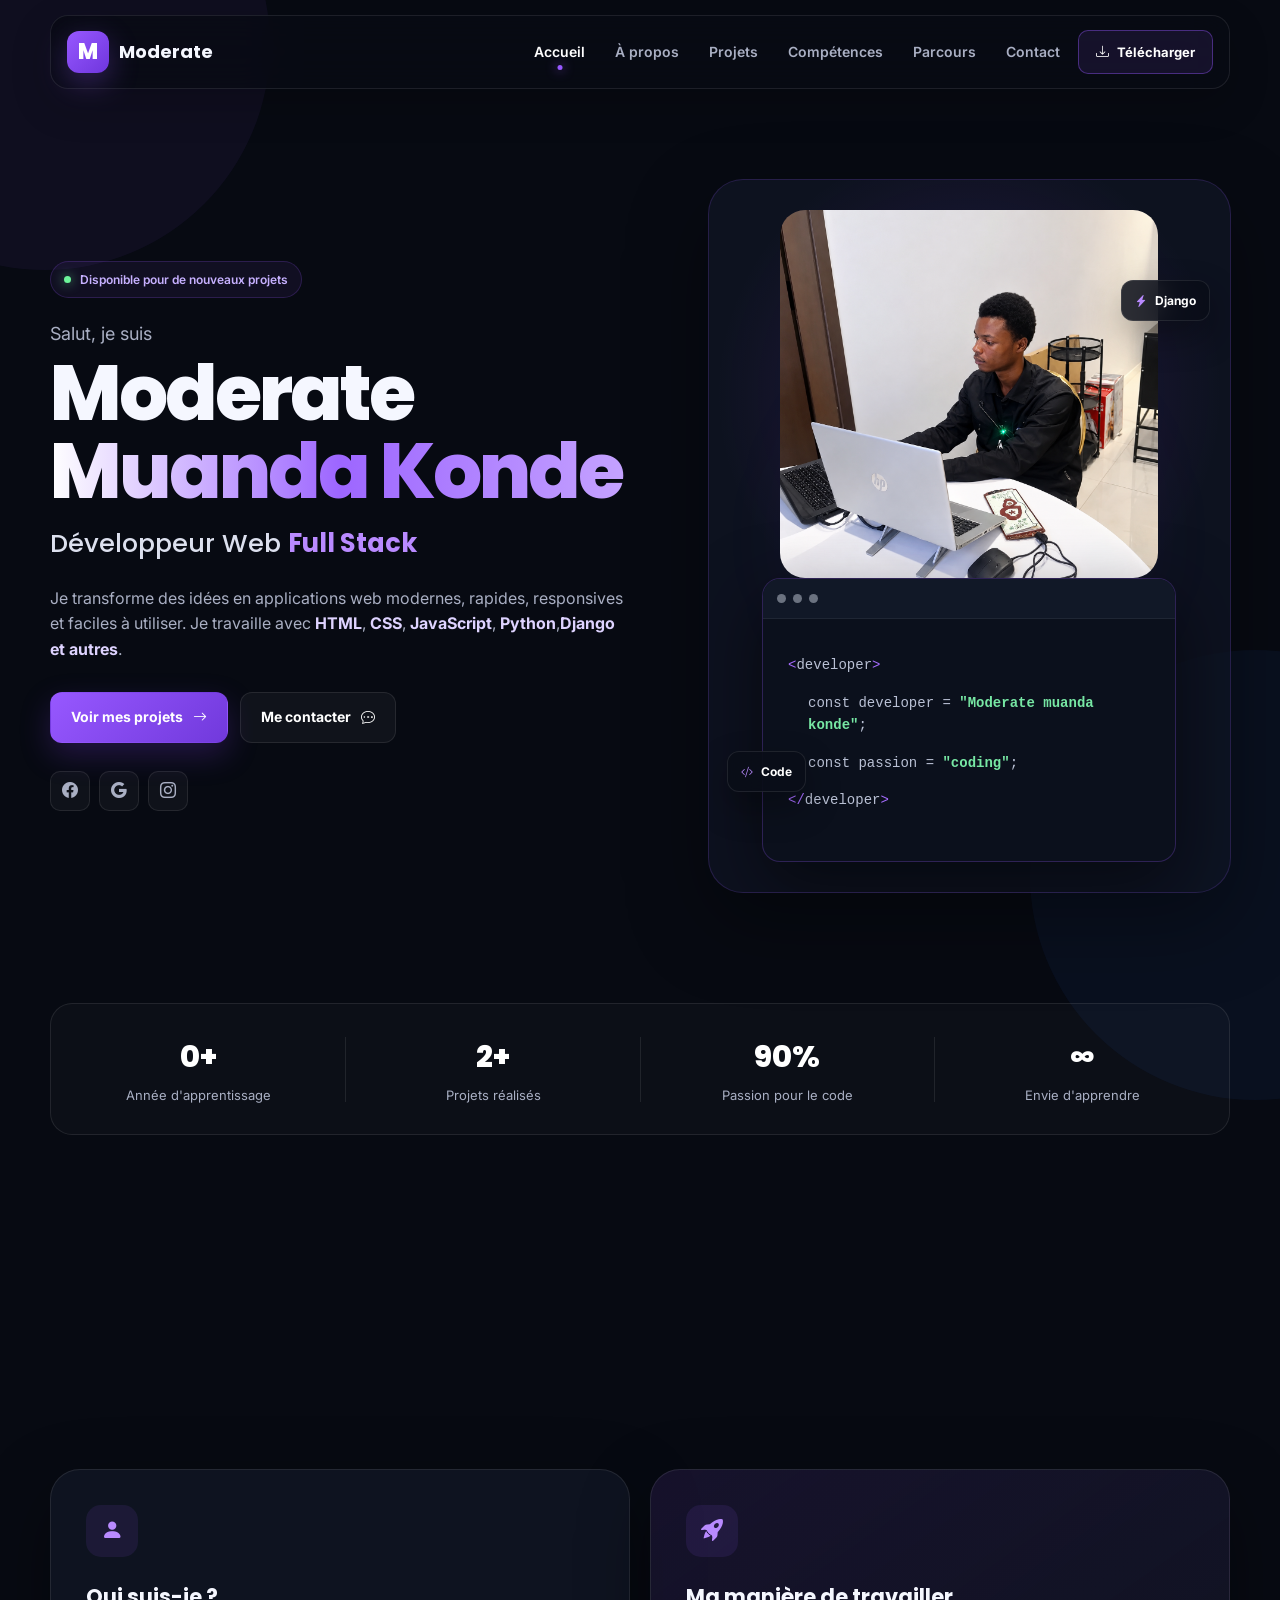
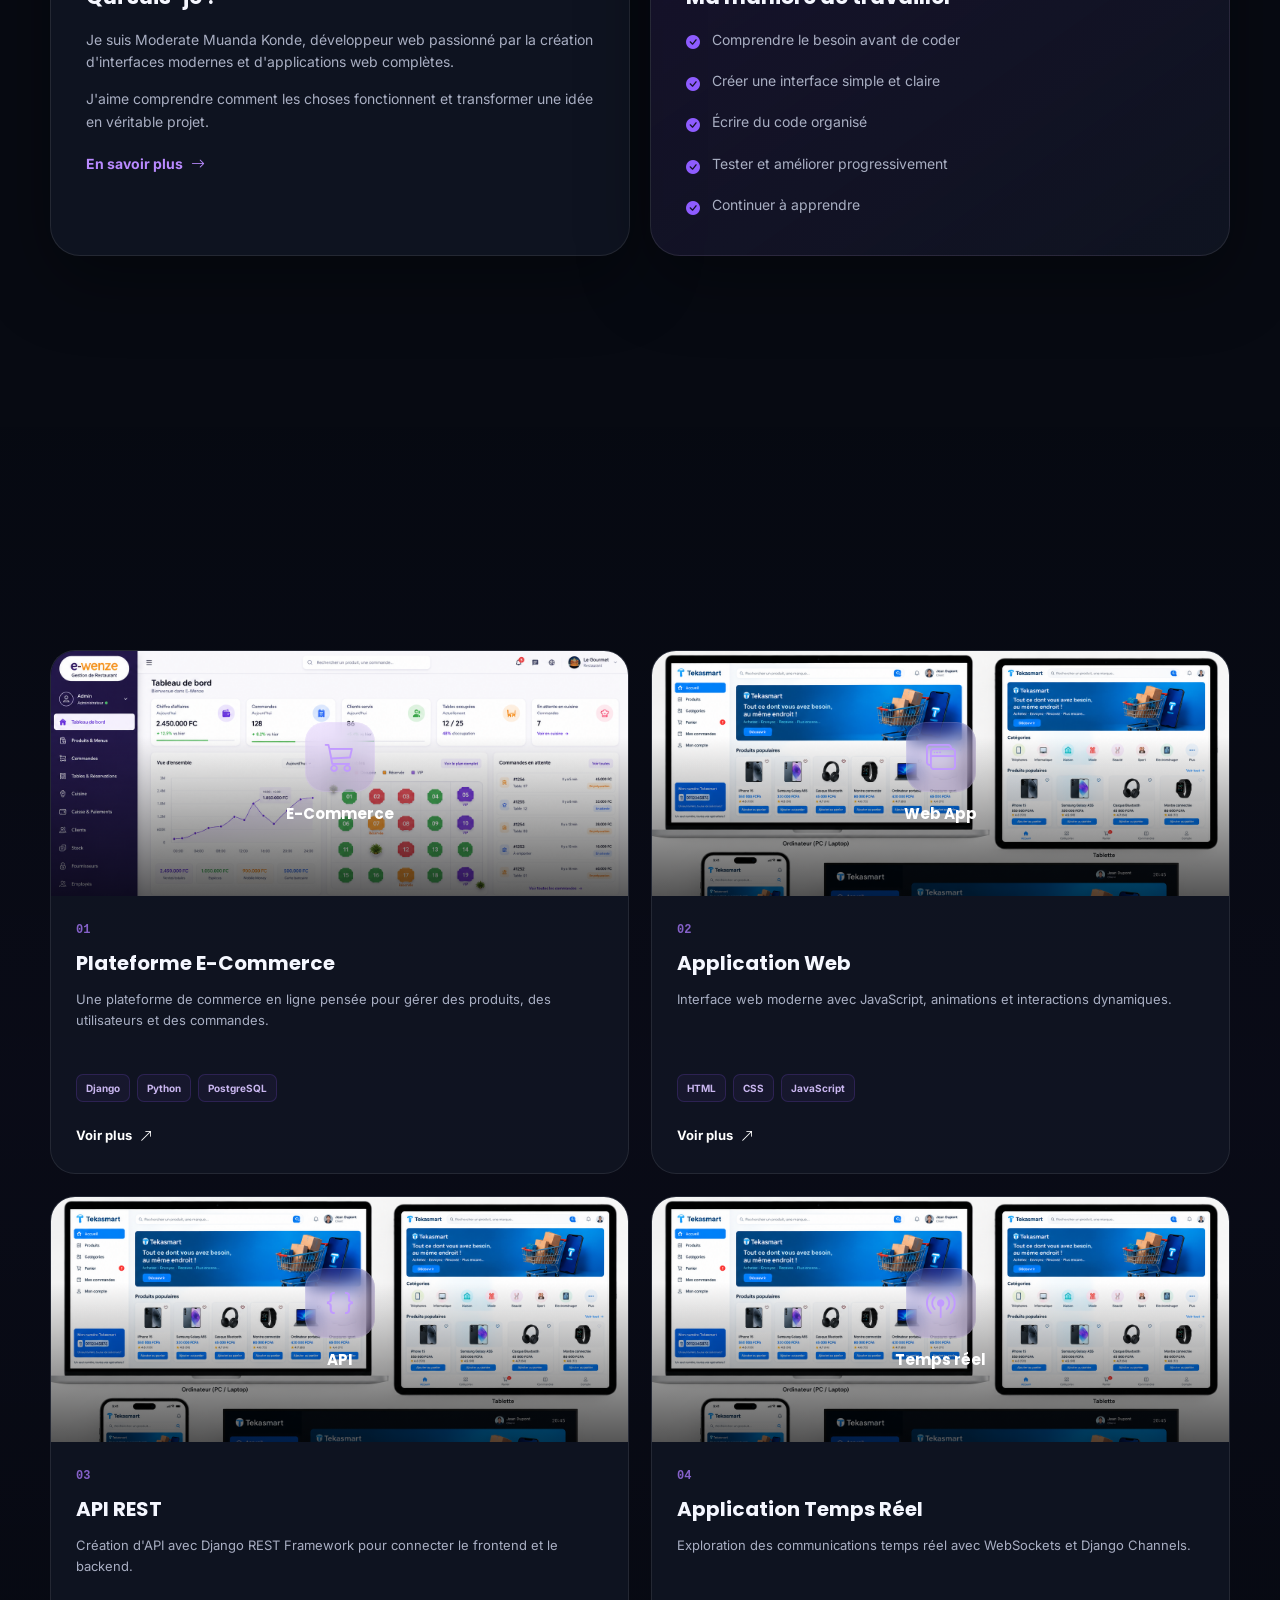
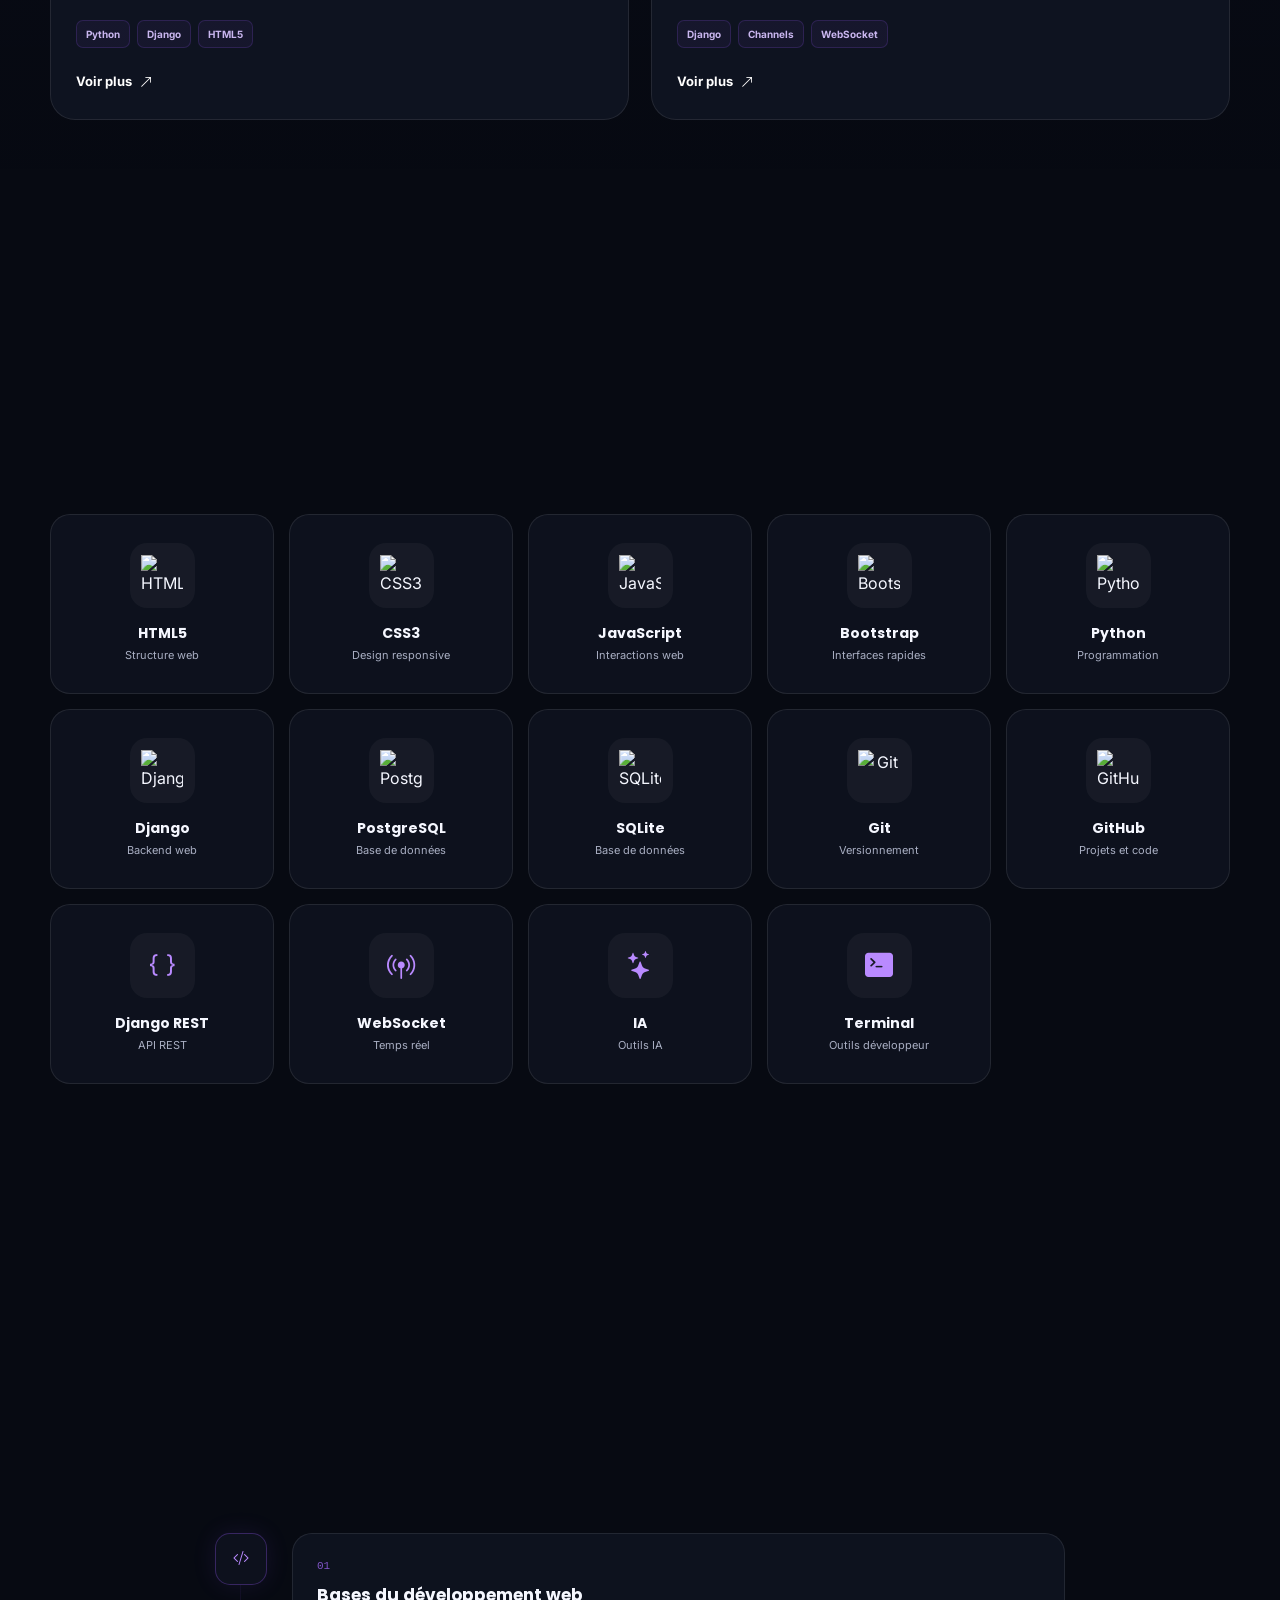
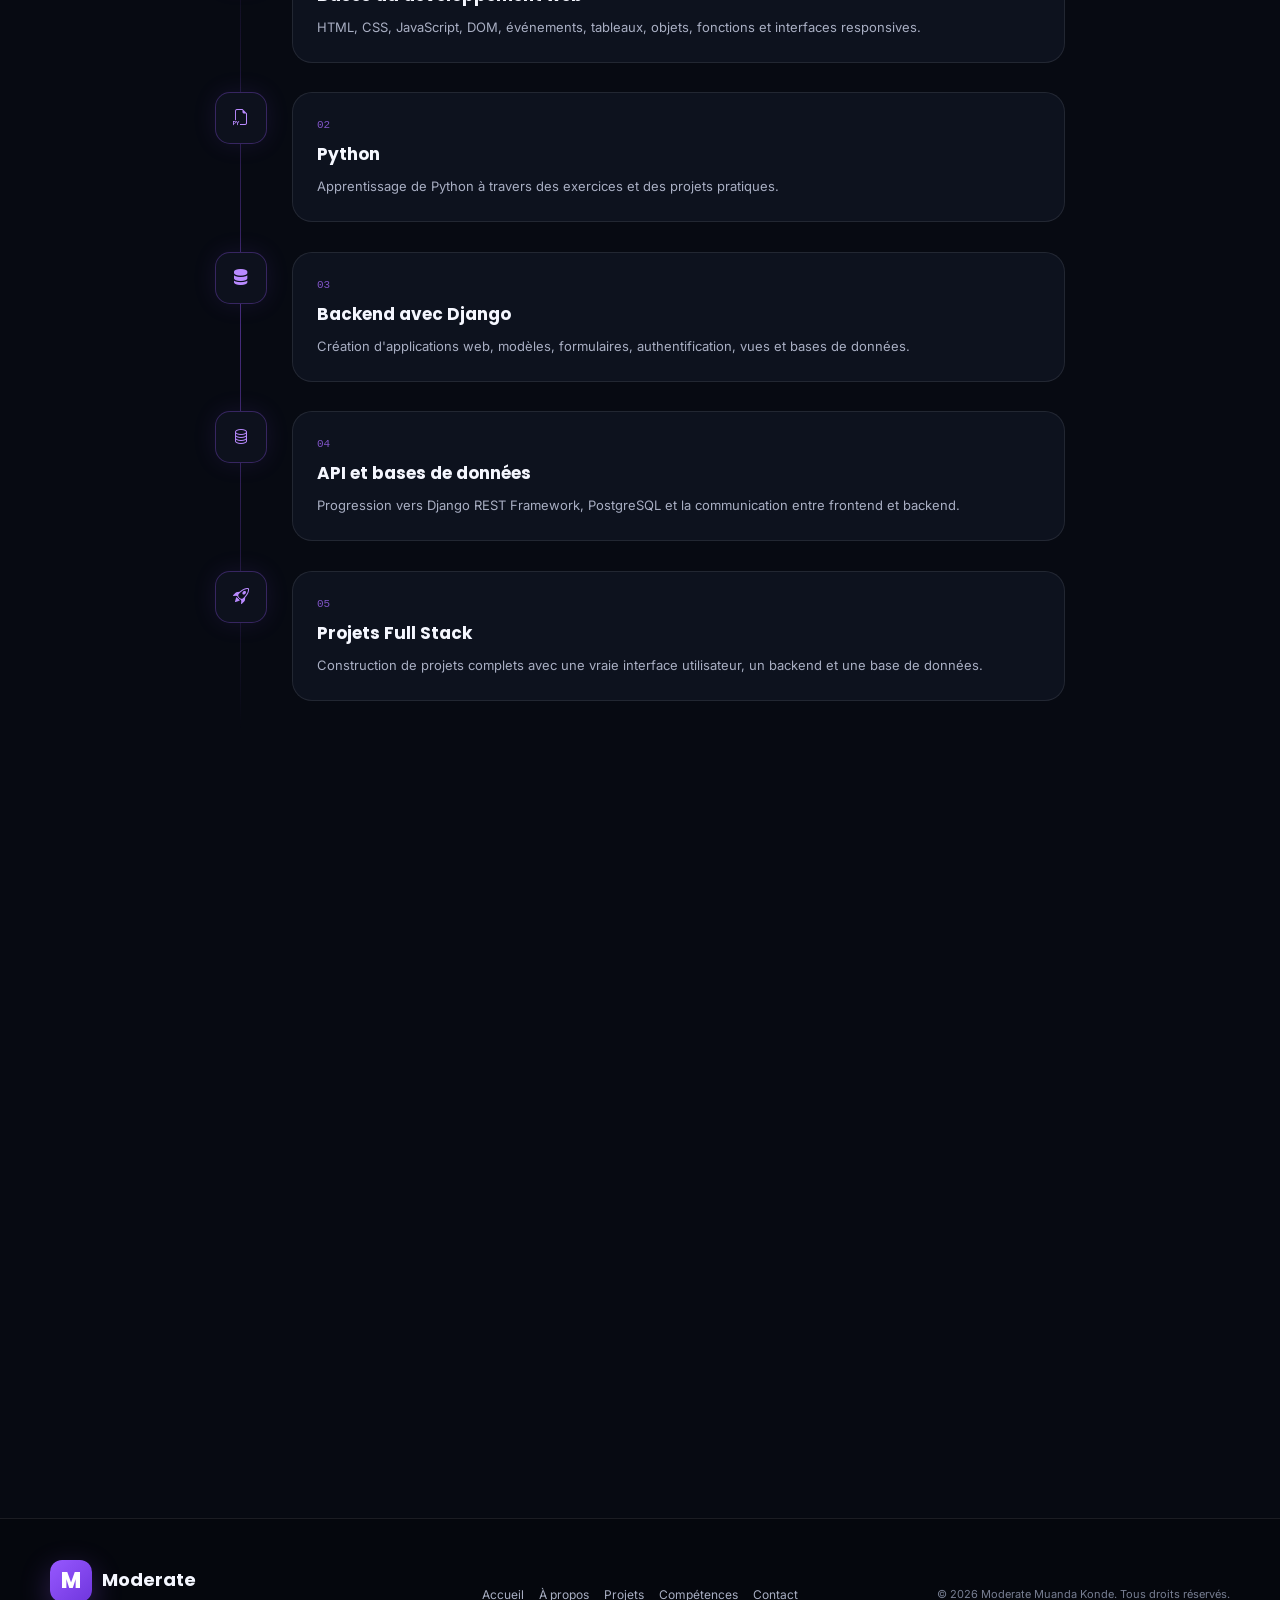
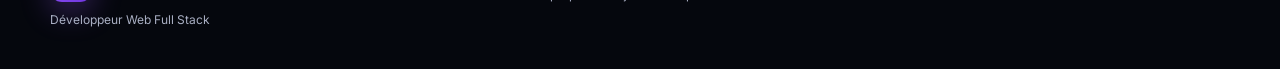
==== commit 19e1f767: "Ajout balise Google Search Console" ====
--- a/index.html
+++ b/index.html
@@ -21,6 +21,7 @@
     <title>
         Moderate Muanda Konde | Développeur Web Full Stack
     </title>
+    <meta name="google-site-verification" content="FaHIyfAmY1oByOUjWcoJXs9NsgxJRXWavK8zfrJ09ec" />
 
 
     <!-- =========================================================
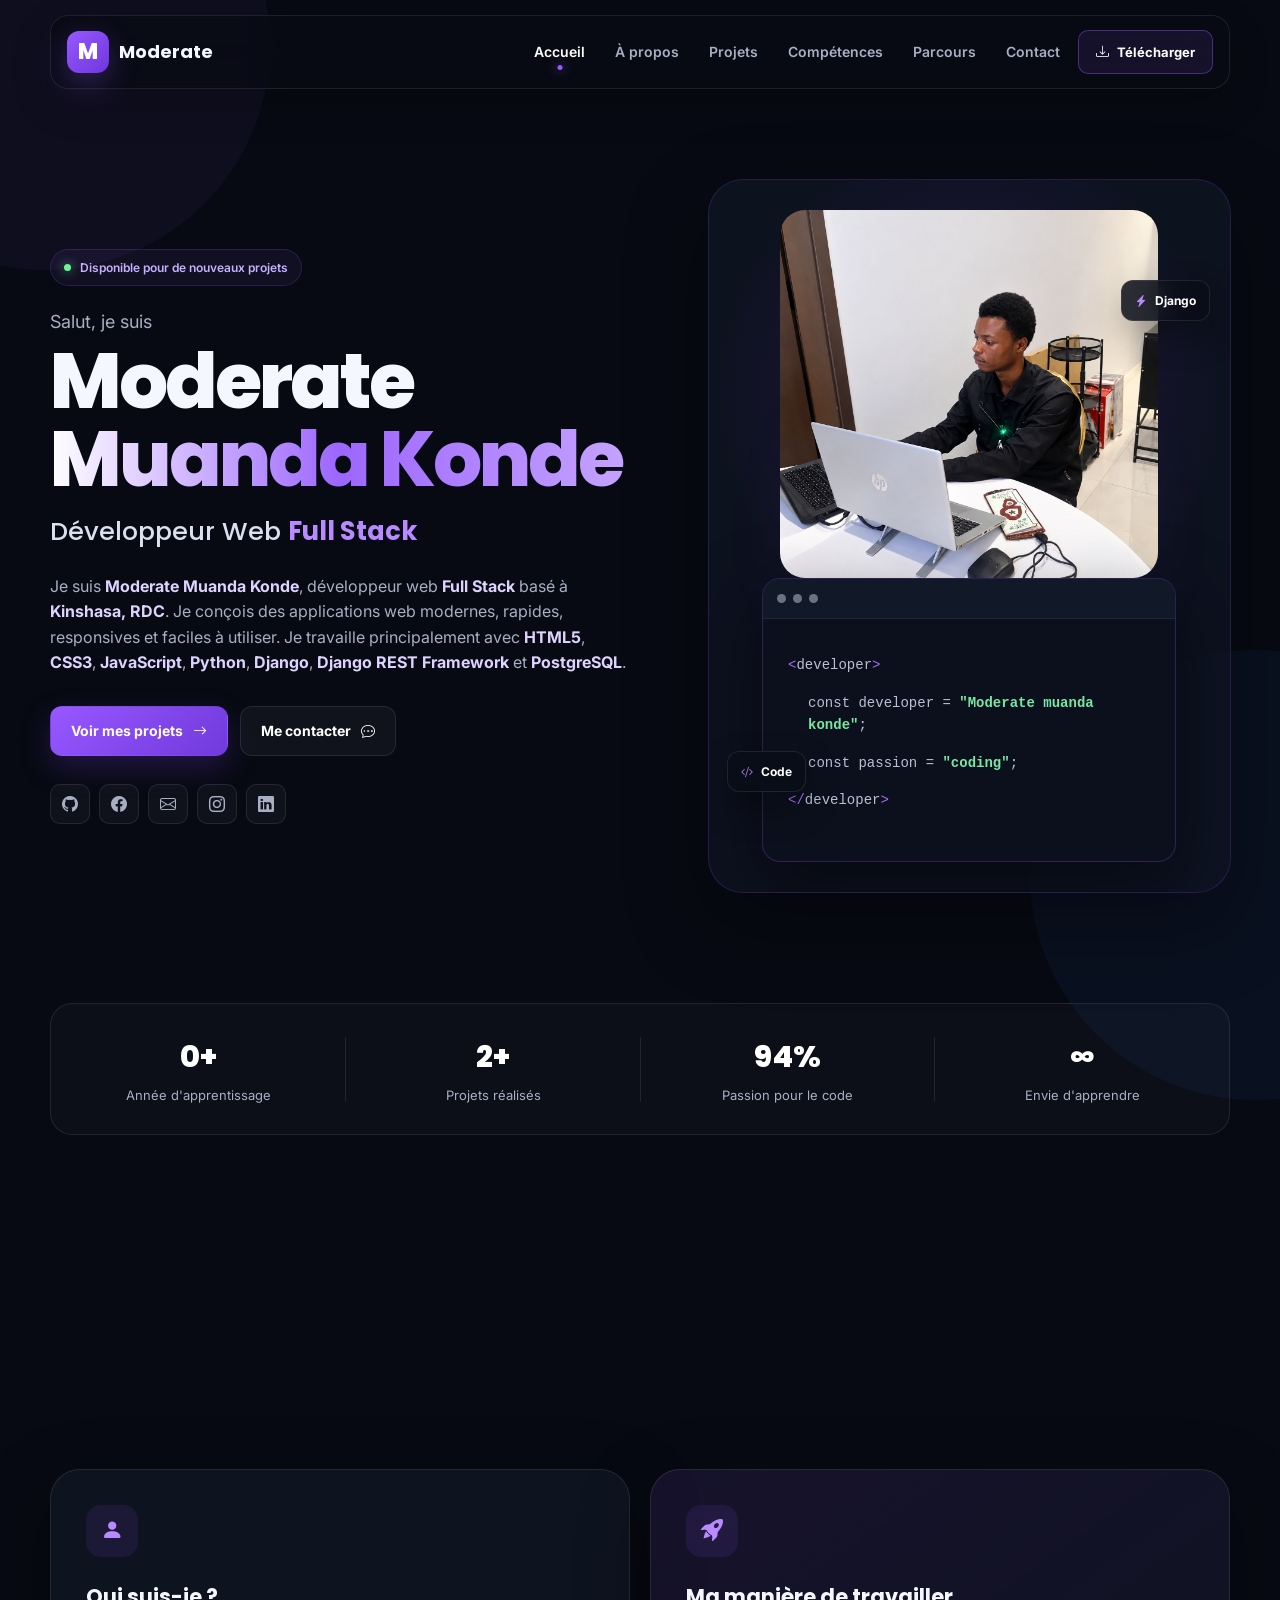
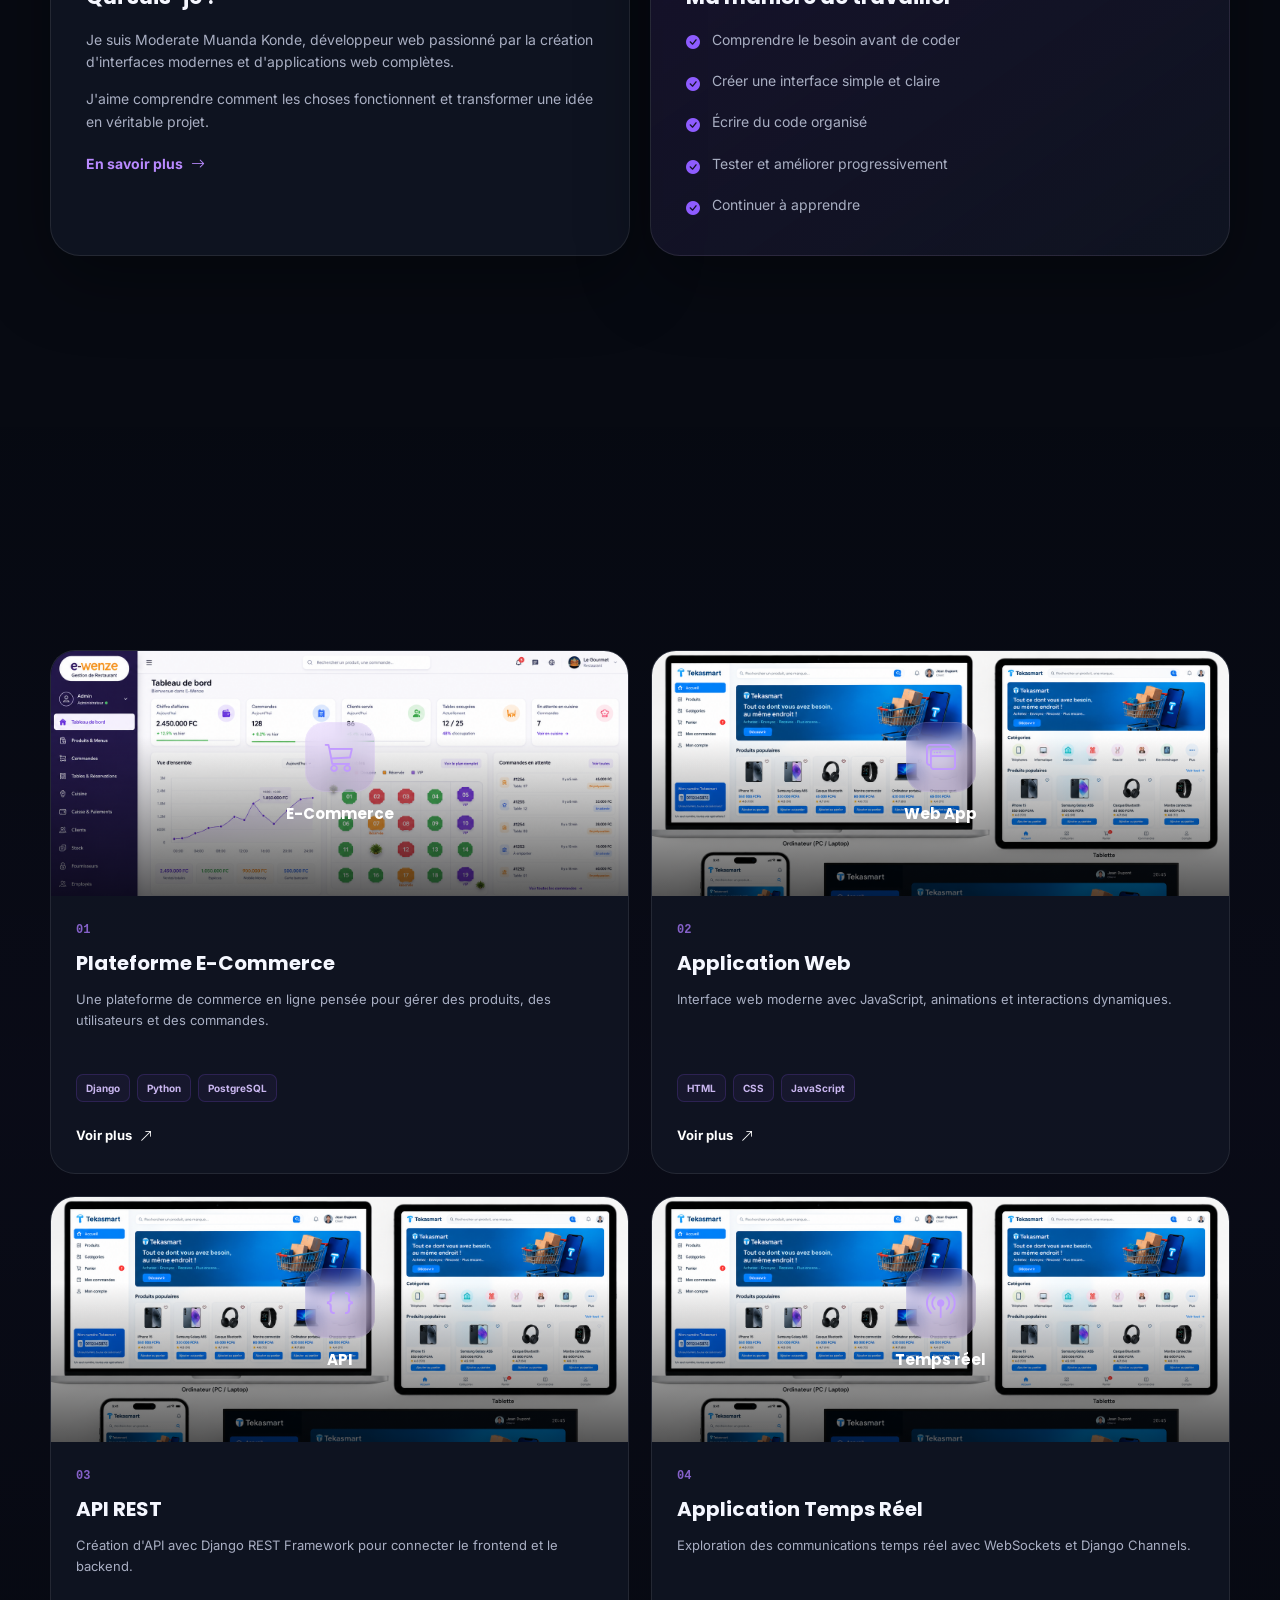
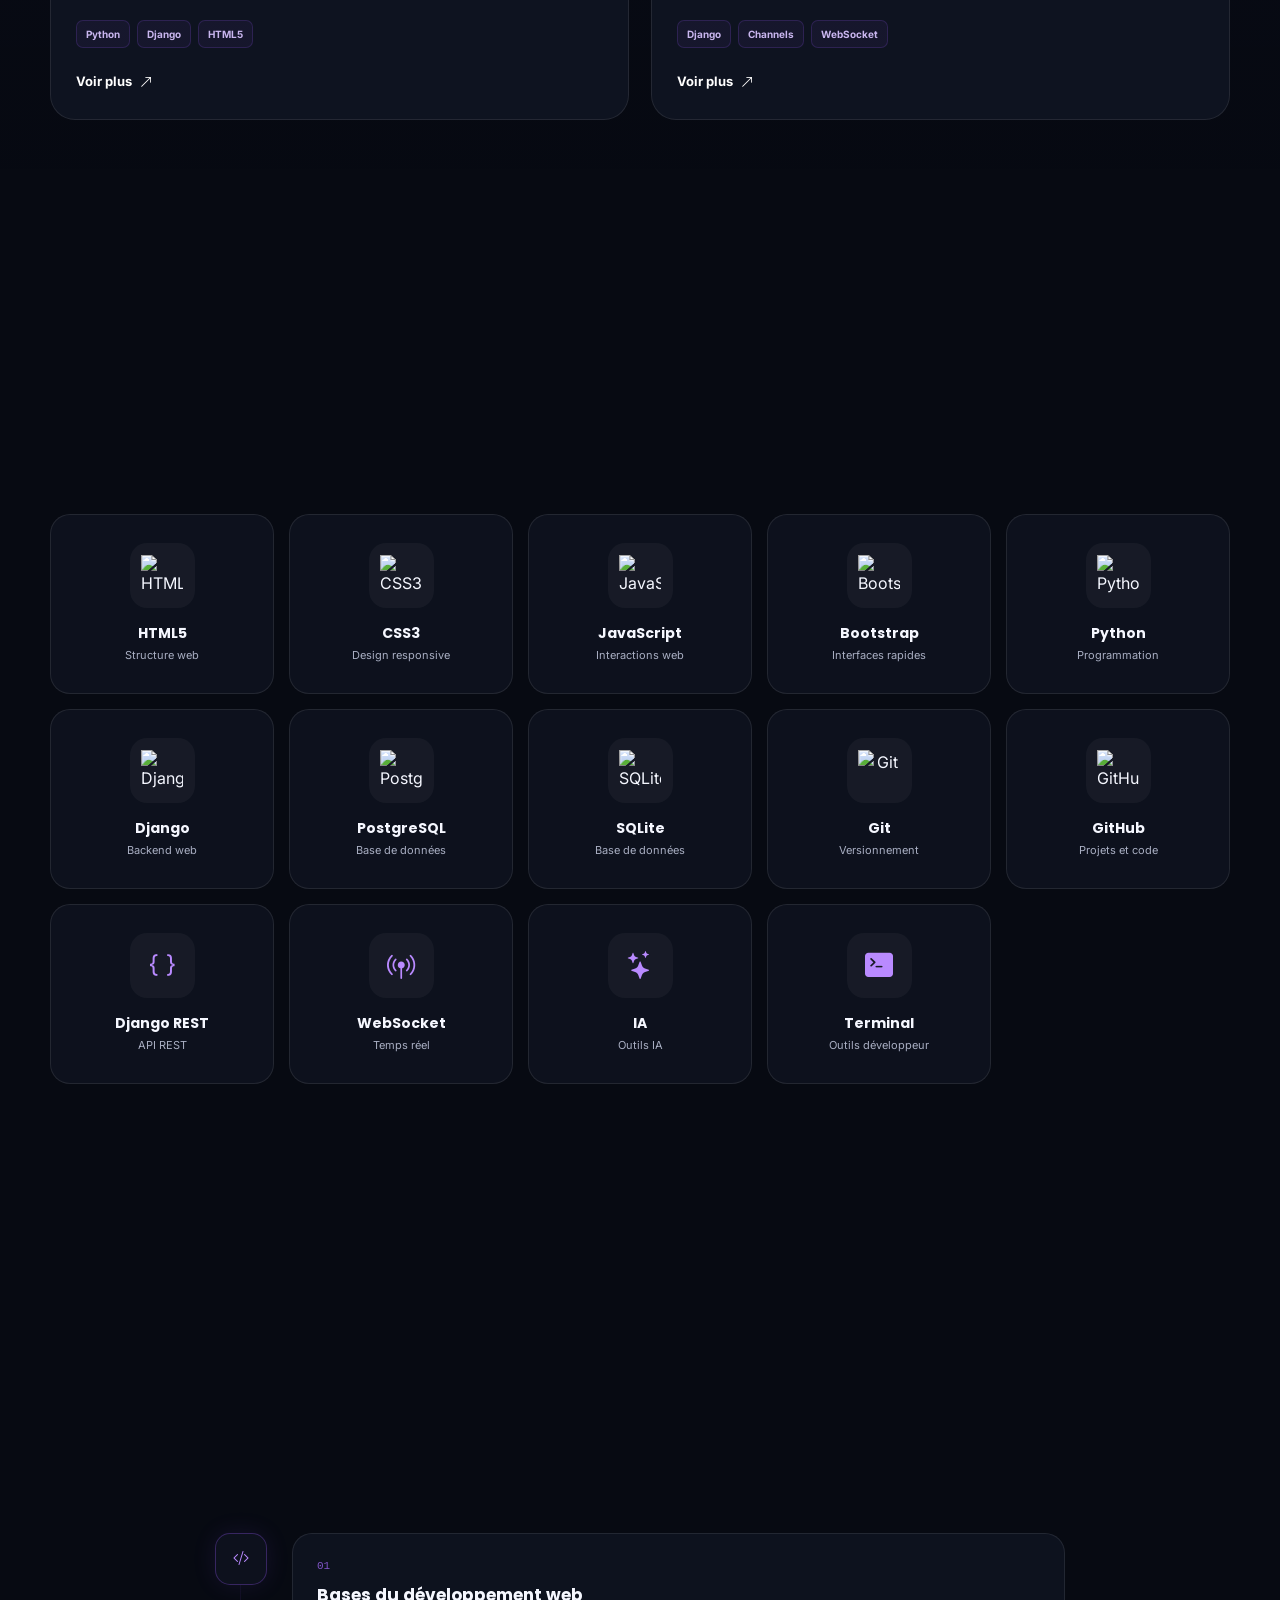
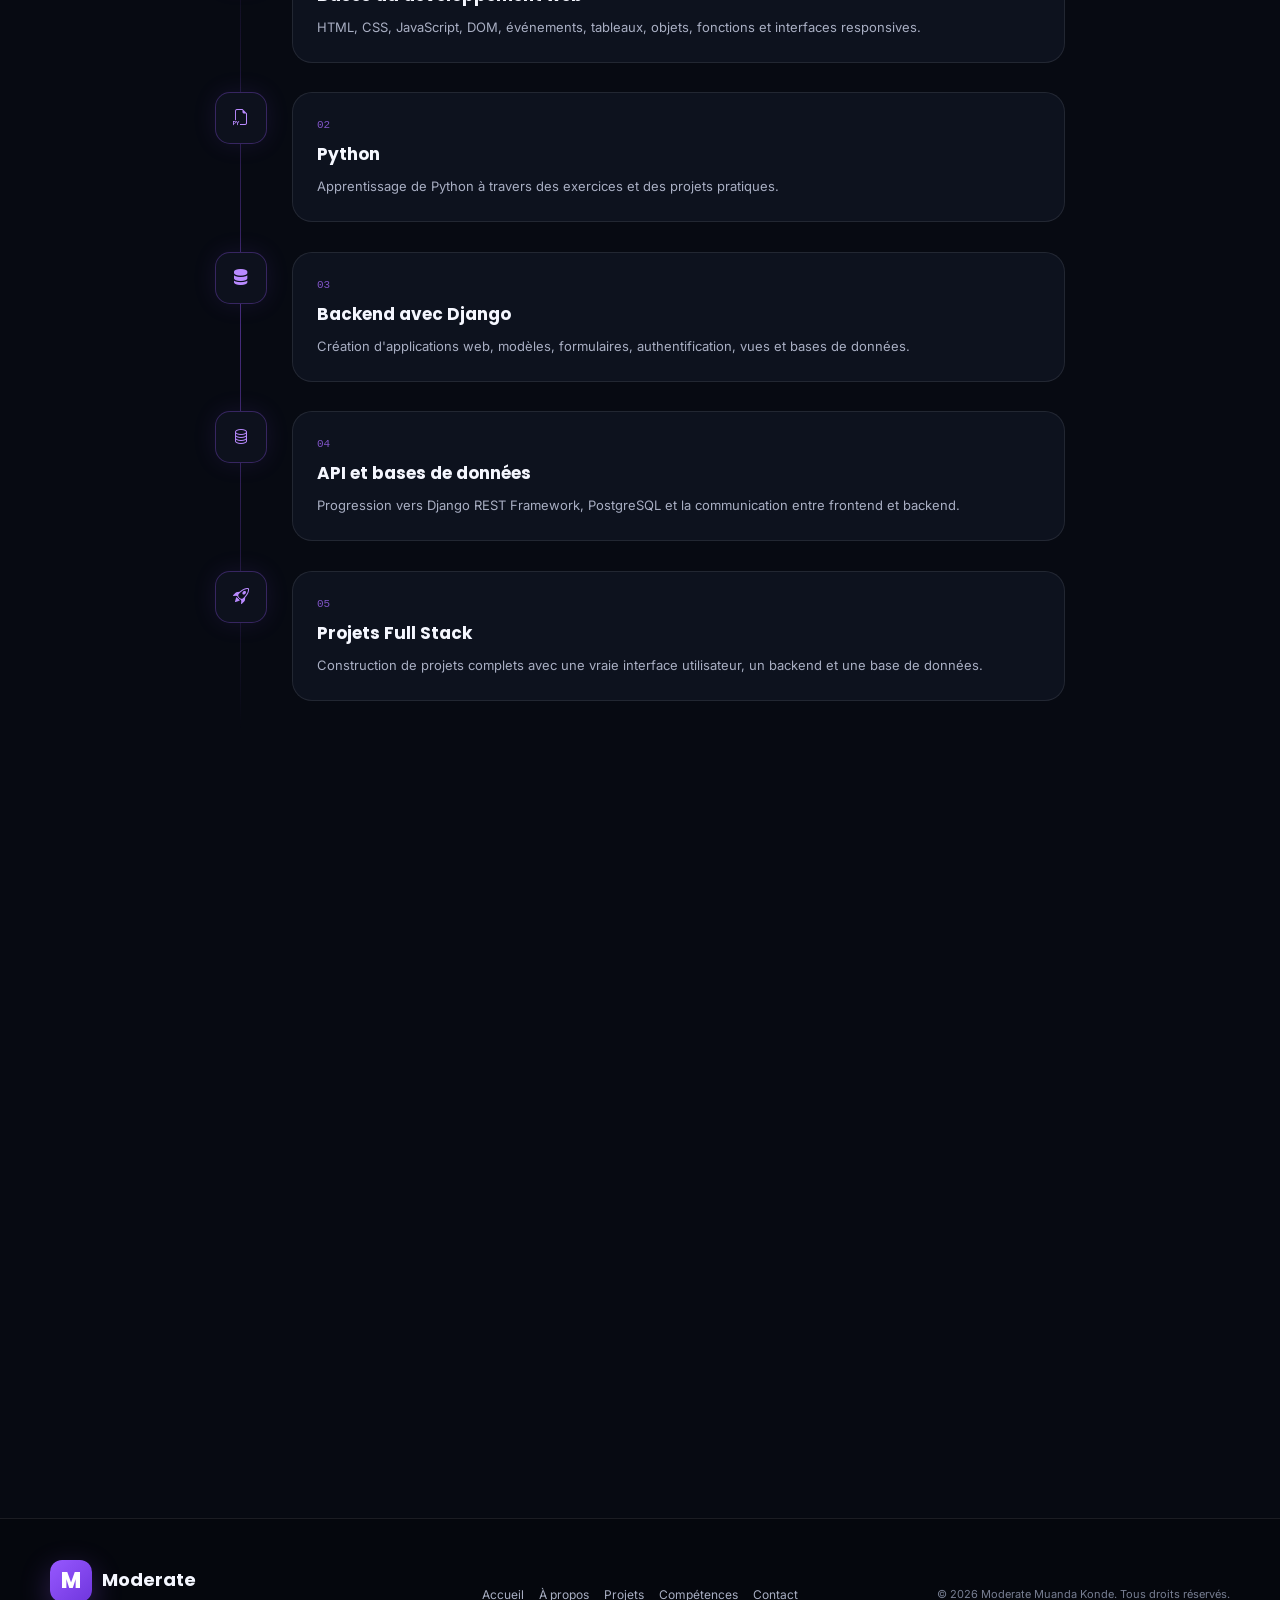
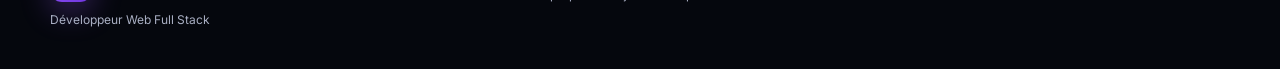
==== commit aea6bb10: "Improve SEO metadata" ====
--- a/index.html
+++ b/index.html
@@ -10,13 +10,76 @@
     <meta charset="UTF-8">
 
     <meta name="viewport" content="width=device-width, initial-scale=1.0">
+    <link rel="canonical" href="https://moderatemuandakonde77.github.io/portfolio/">
+    <!-- Open Graph -->
+    <meta property="og:type" content="website">
+
+    <meta property="og:title" content="Moderate Muanda Konde | Développeur Web Full Stack">
+
+    <meta property="og:description"
+        content="Portfolio de Moderate Muanda Konde, développeur web Full Stack basé à Kinshasa, RDC.">
+
+    <meta property="og:url" content="https://moderatemuandakonde77.github.io/portfolio/">
+
+    <meta property="og:image" content="https://moderatemuandakonde77.github.io/portfolio/z.png">
+
+    <meta property="og:image:alt" content="Moderate Muanda Konde - Développeur Web Full Stack">
+
+    <meta property="og:site_name" content="Moderate Muanda Konde">
+
+    <meta property="og:locale" content="fr_FR">
 
     <meta name="description"
-        content="Portfolio de Moderate Muanda Konde, développeur web Full Stack spécialisé en HTML, CSS, JavaScript, Python, Django et PostgreSQL.">
+        content="Moderate Muanda Konde, développeur web Full Stack basé à Kinshasa, RDC. Découvrez mes projets en Python, Django, JavaScript, PostgreSQL et développement web.">
 
     <meta name="author" content="Moderate Muanda Konde">
 
     <meta name="theme-color" content="#080b14">
+    <meta name="twitter:card" content="summary_large_image">
+
+    <meta name="twitter:title" content="Moderate Muanda Konde | Développeur Web Full Stack">
+
+    <meta name="twitter:description"
+        content="Portfolio de Moderate Muanda Konde, développeur web Full Stack basé à Kinshasa, RDC.">
+
+    <meta name="twitter:image" content="https://moderatemuandakonde77.github.io/portfolio/z.png">
+
+    <meta name="twitter:image:alt" content="Moderate Muanda Konde - Développeur Web Full Stack">
+
+
+    <script type="application/ld+json">
+{
+  "@context": "https://schema.org",
+  "@type": "Person",
+  "name": "Moderate Muanda Konde",
+  "url": "https://moderatemuandakonde77.github.io/portfolio/",
+  "image": "https://moderatemuandakonde77.github.io/portfolio/z.png",
+  "jobTitle": "Développeur Web Full Stack",
+  "address": {
+    "@type": "PostalAddress",
+    "addressLocality": "Kinshasa",
+    "addressCountry": "CD"
+  },
+  "sameAs": [
+    "https://github.com/moderatemuandakonde77"
+  ],
+  "knowsAbout": [
+    "Web Development",
+    "Full Stack Development",
+    "HTML5",
+    "CSS3",
+    "JavaScript",
+    "Python",
+    "Django",
+    "Django REST Framework",
+    "PostgreSQL",
+    "SQLite",
+    "Git",
+    "GitHub",
+    "WebSocket"
+  ]
+}
+</script>
 
     <title>
         Moderate Muanda Konde | Développeur Web Full Stack
@@ -232,16 +295,21 @@
 
                     <p class="hero-description">
 
-                        Je transforme des idées en applications web
-                        modernes, rapides, responsives et faciles à utiliser.
-
-                        Je travaille avec
-                        <strong>HTML</strong>,
-                        <strong>CSS</strong>,
+                        Je suis <strong>Moderate Muanda Konde</strong>,
+                        développeur web <strong>Full Stack</strong> basé à
+                        <strong>Kinshasa, RDC</strong>.
+
+                        Je conçois des applications web modernes,
+                        rapides, responsives et faciles à utiliser.
+
+                        Je travaille principalement avec
+                        <strong>HTML5</strong>,
+                        <strong>CSS3</strong>,
                         <strong>JavaScript</strong>,
-                        <strong>Python</strong>,<strong>Django</strong>
-
-                        <strong>et autres</strong>.
+                        <strong>Python</strong>,
+                        <strong>Django</strong>,
+                        <strong>Django REST Framework</strong>
+                        et <strong>PostgreSQL</strong>.
 
                     </p>
 
@@ -278,38 +346,40 @@
 
                     <div class="social-links">
 
-                        <!-- Remplace les liens par tes profils personnels -->
-
-
-
-
+                        <a href="https://github.com/moderatemuandakonde77" target="_blank" rel="noopener noreferrer"
+                            aria-label="GitHub de Moderate Muanda Konde">
+
+                            <i class="bi bi-github"></i>
+
+                        </a>
 
                         <a href="https://facebook.com/profile.php?id=61594933133115" target="_blank"
-                            rel="noopener noreferrer" aria-label="facebook">
+                            rel="noopener noreferrer" aria-label="Facebook de Moderate Muanda Konde">
 
                             <i class="bi bi-facebook"></i>
 
                         </a>
 
-
-                        <a href="moderatemuandakonde77@gmail.com" aria-label="Envoyer un email">
-
-                            <i class="bi bi-google"></i>
+                        <a href="mailto:moderatemuandakonde77@gmail.com?subject=Projet%20Web"
+                            aria-label="Envoyer un email à Moderate Muanda Konde">
+
+                            <i class="bi bi-envelope"></i>
 
                         </a>
 
-                        <a href="https://www.instagram.com/p/Ddv5kUECKXL/?utm_source=ig_web_copy_link&stkn=MzRlODBiNWFlZA=="
-                            aria-label="Envoyer un message">
+                        <a href="https://www.instagram.com/moderatemuandakonde77/" target="_blank"
+                            rel="noopener noreferrer" aria-label="Instagram de Moderate Muanda Konde">
 
                             <i class="bi bi-instagram"></i>
 
                         </a>
 
-
-
-
-
-
+                        <a href="https://www.linkedin.com/in/moderate-muanda-konde-a6bbb143a/" target="_blank"
+                            rel="noopener noreferrer" aria-label="linkedin de Moderate Muanda Konde">
+
+                            <i class="bi bi-linkedin"></i>
+
+                        </a>
 
                     </div>
 
@@ -1582,38 +1652,41 @@
                         </a> <br><br>
                         <div class="social-links">
 
-                            <!-- Remplace les liens par tes profils personnels -->
-
-
-
-
+                            <a href="https://github.com/moderatemuandakonde77" target="_blank" rel="noopener noreferrer"
+                                aria-label="GitHub de Moderate Muanda Konde">
+
+                                <i class="bi bi-github"></i>
+
+                            </a>
 
                             <a href="https://facebook.com/profile.php?id=61594933133115" target="_blank"
-                                rel="noopener noreferrer" aria-label="facebook">
+                                rel="noopener noreferrer" aria-label="Facebook de Moderate Muanda Konde">
 
                                 <i class="bi bi-facebook"></i>
 
                             </a>
 
-
-                            <a href="moderatemuandakonde77@gmail.com" aria-label="Envoyer un email">
-
-                                <i class="bi bi-google"></i>
+                            <a href="mailto:moderatemuandakonde77@gmail.com?subject=Projet%20Web"
+                                aria-label="Envoyer un email à Moderate Muanda Konde">
+
+                                <i class="bi bi-envelope"></i>
 
                             </a>
 
-                            <a href="https://www.instagram.com/p/Ddv5kUECKXL/?utm_source=ig_web_copy_link&stkn=MzRlODBiNWFlZA=="
-                                aria-label="Envoyer un message">
+                            <a href="https://www.instagram.com/p/Ddv5kUECKXL/" target="_blank" rel="noopener noreferrer"
+                                aria-label="Instagram de Moderate Muanda Konde">
 
                                 <i class="bi bi-instagram"></i>
 
                             </a>
 
-
-
-
-
-
+                            <a href="https://www.linkedin.com/feed/update/urn:li:activity:7509771700268511232/"
+                                target="_blank" rel="noopener noreferrer"
+                                aria-label="linkedin de Moderate Muanda Konde">
+
+                                <i class="bi bi-linkedin"></i>
+
+                            </a>
 
                         </div>
 
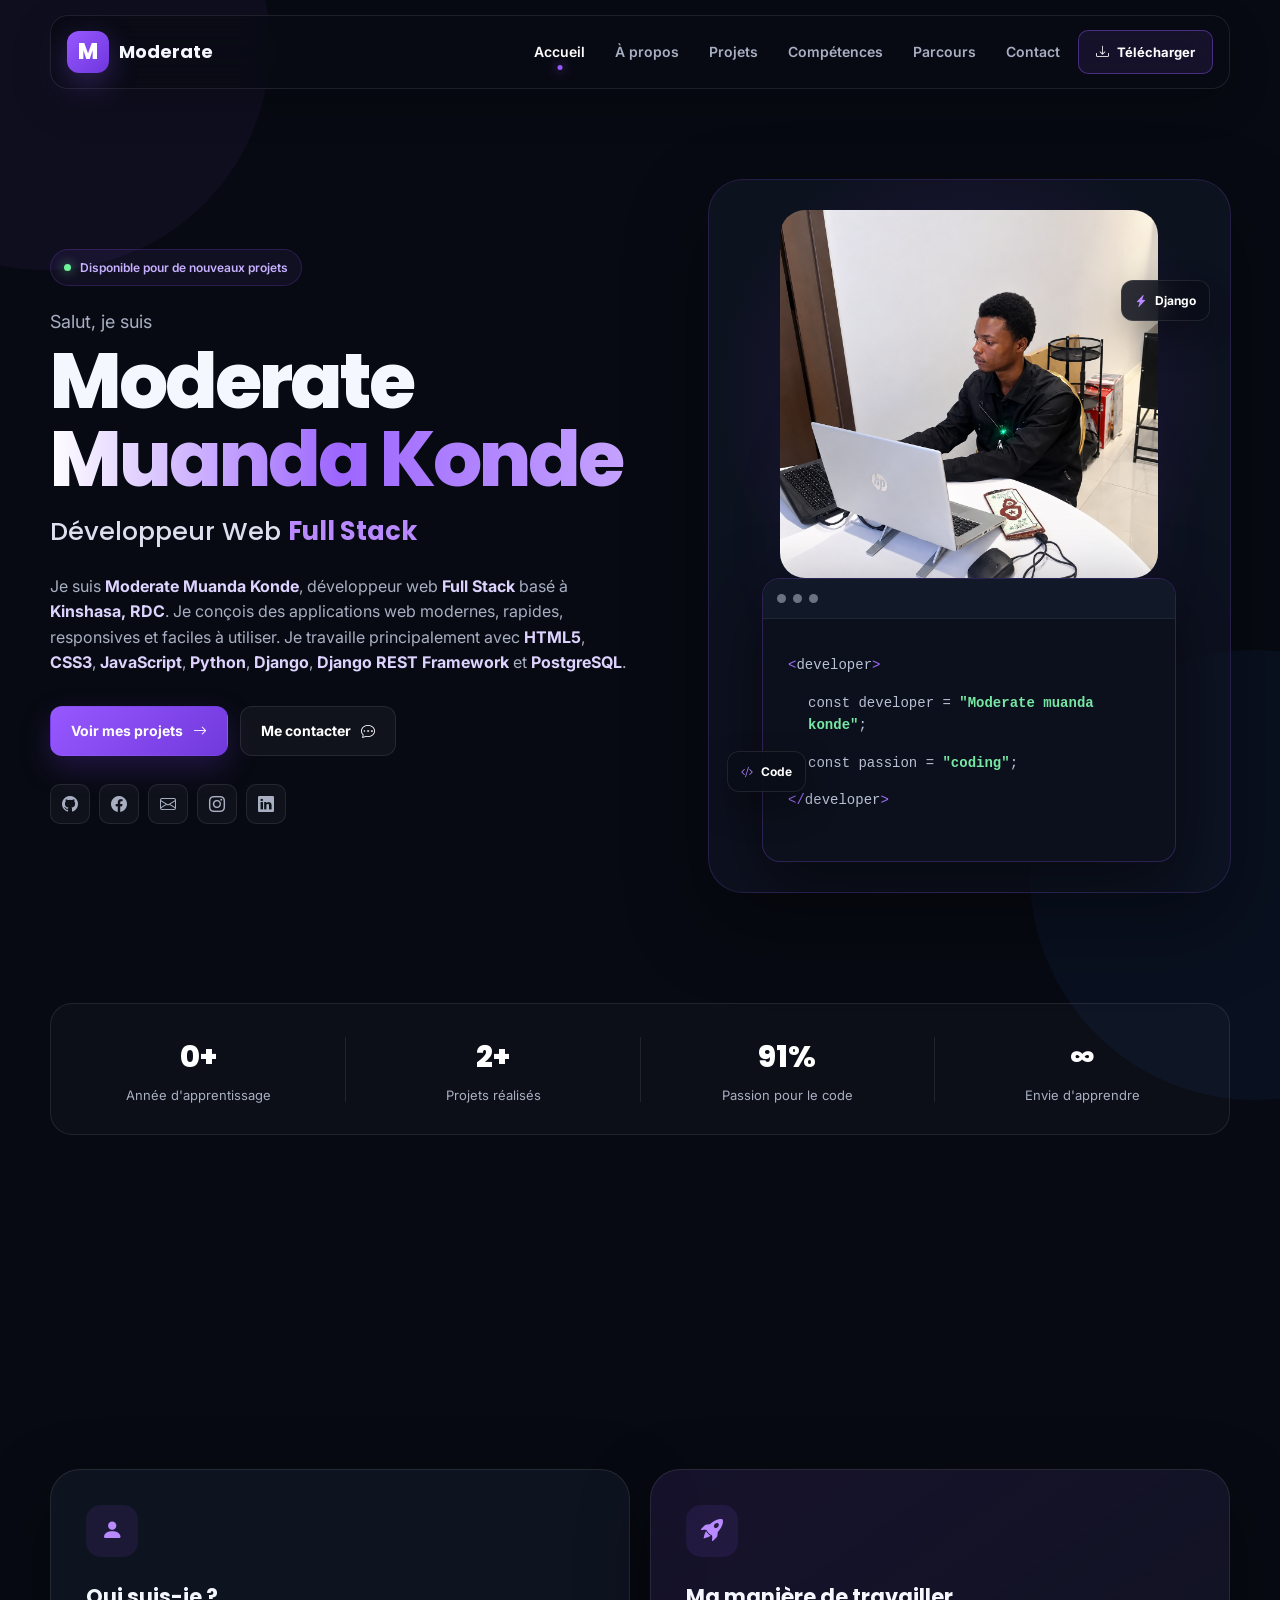
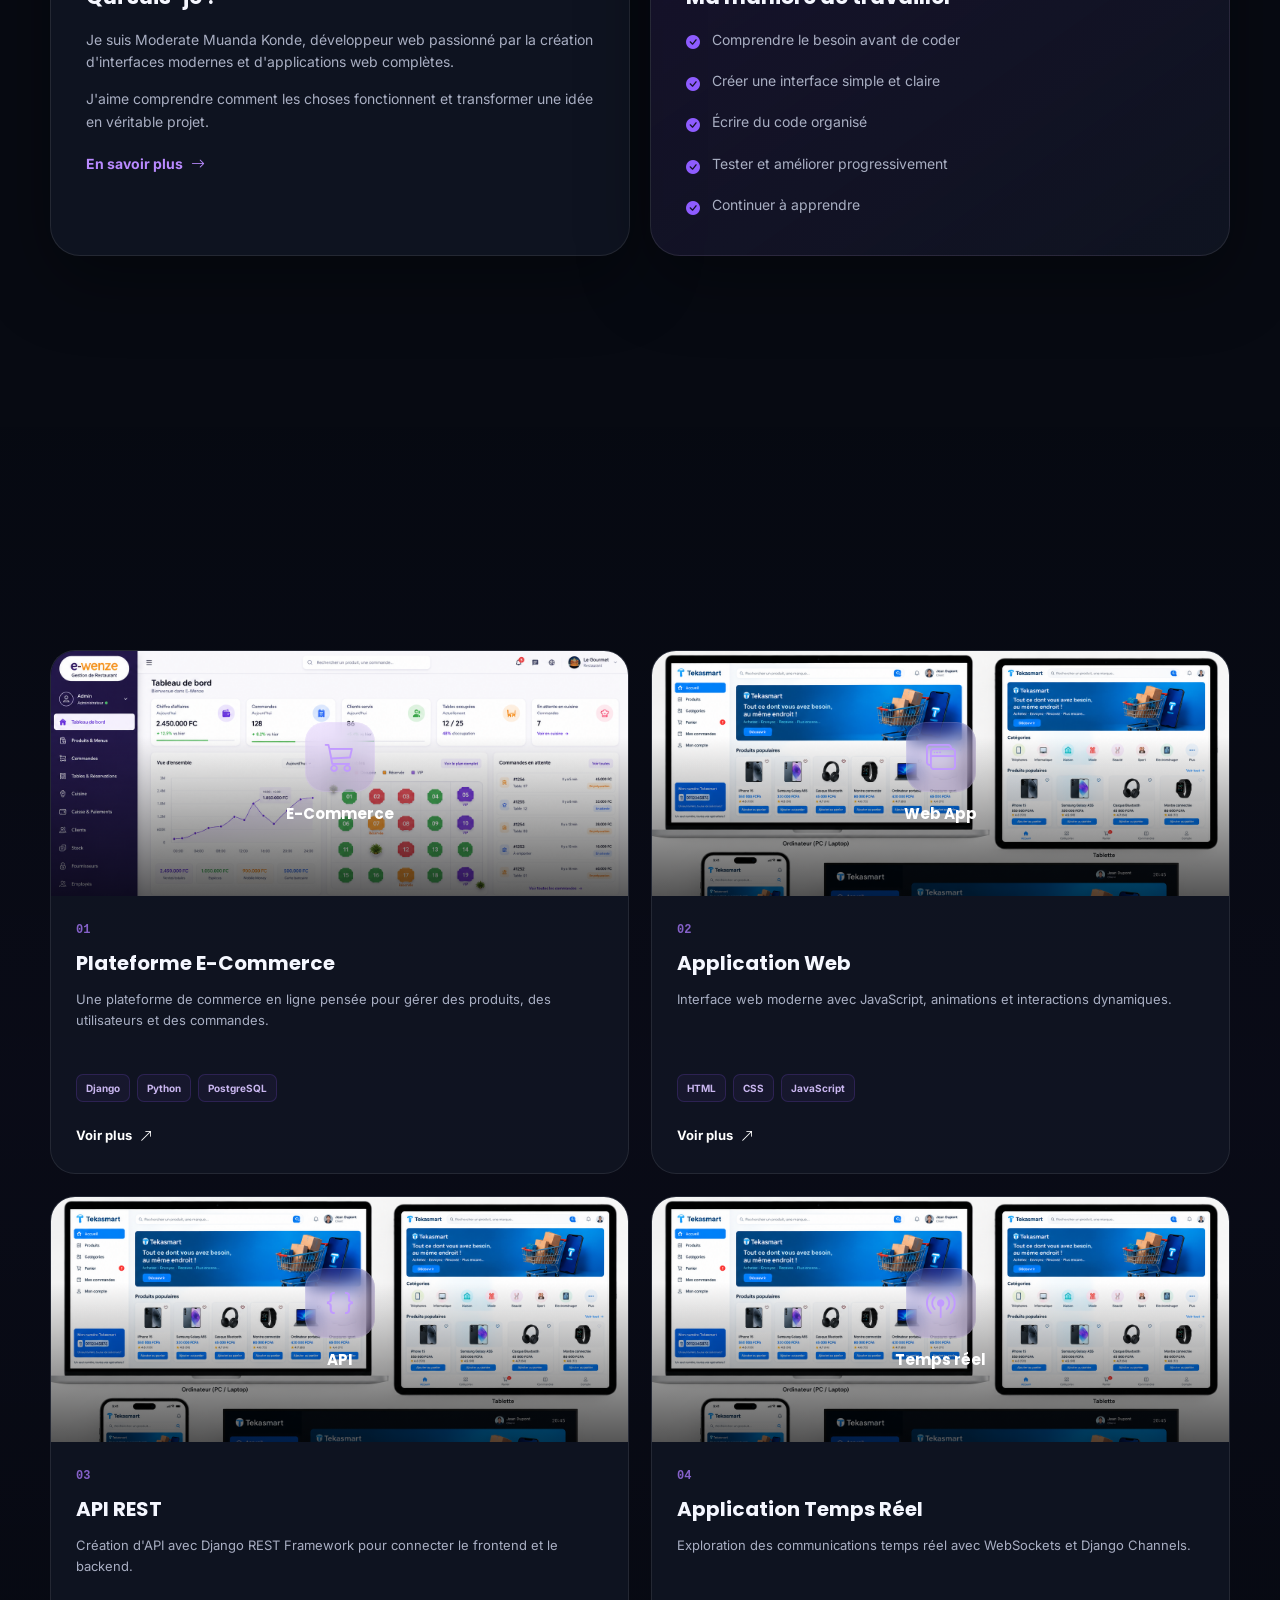
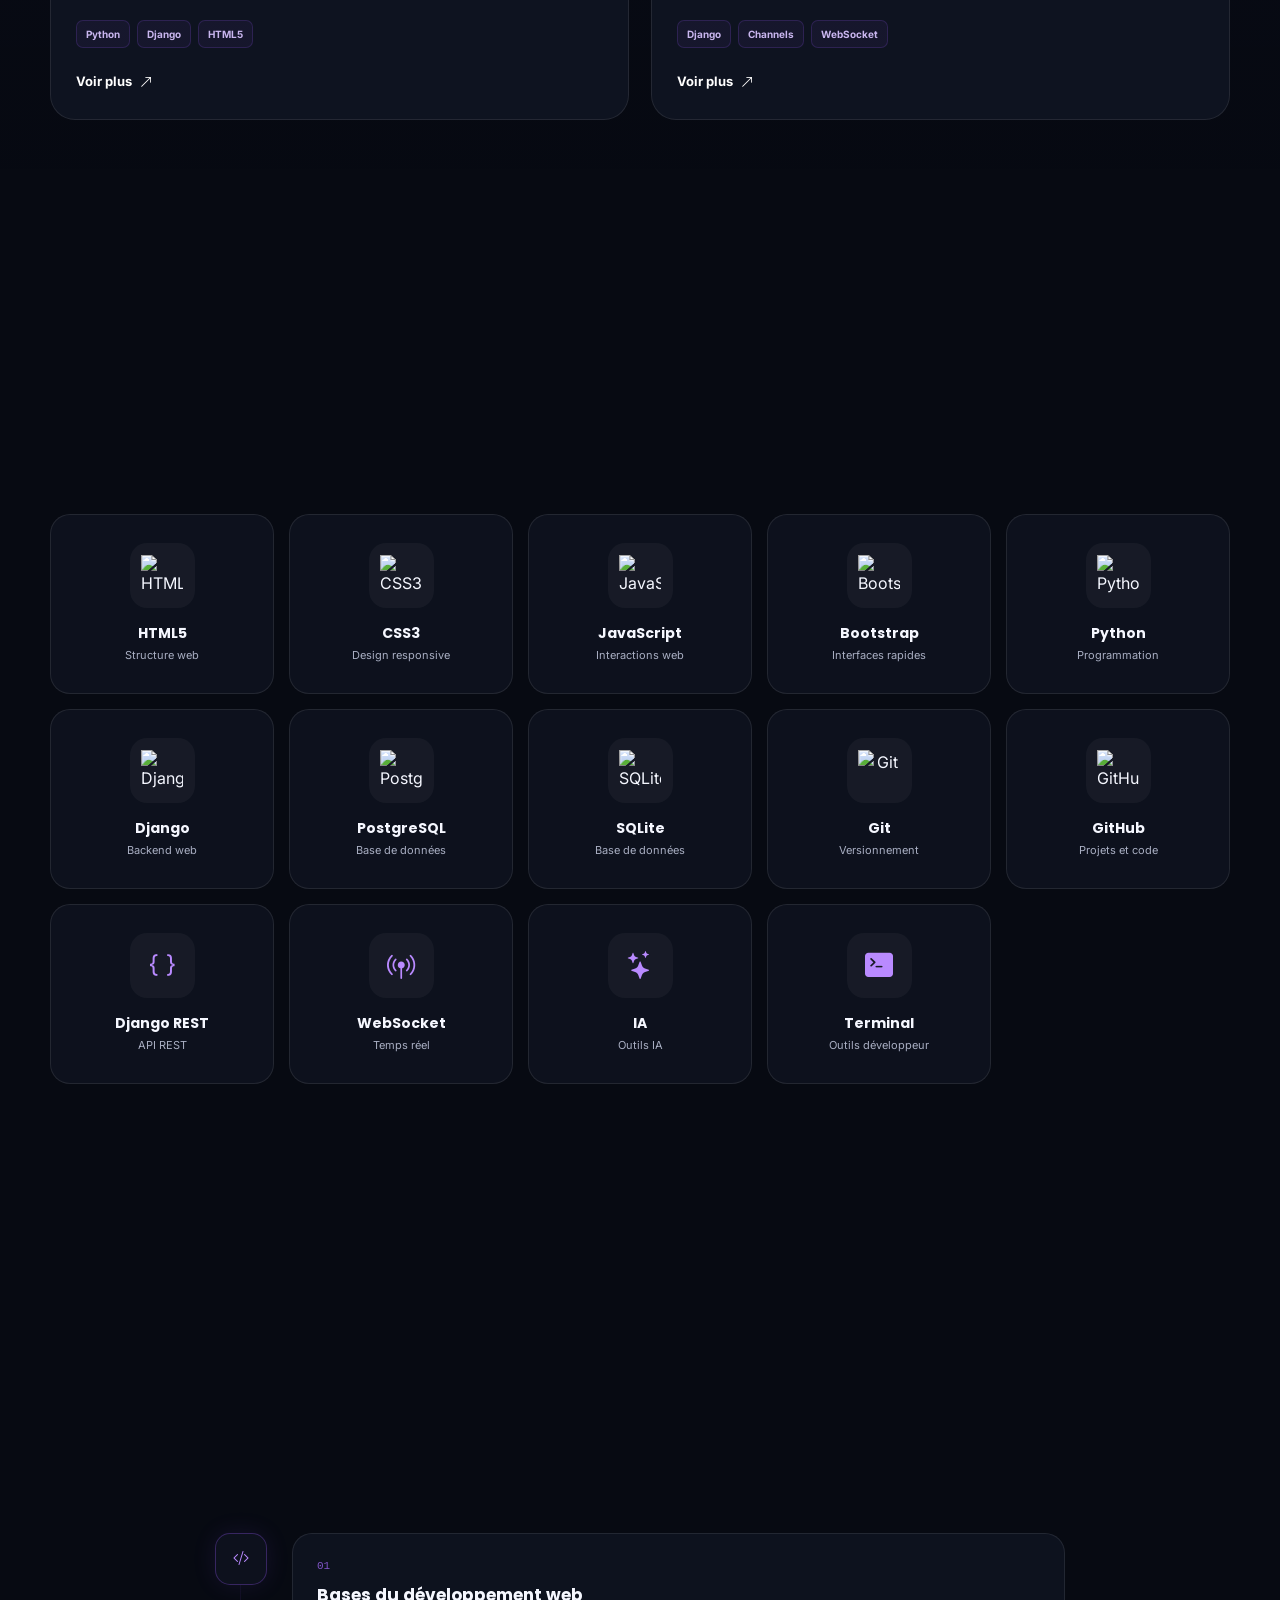
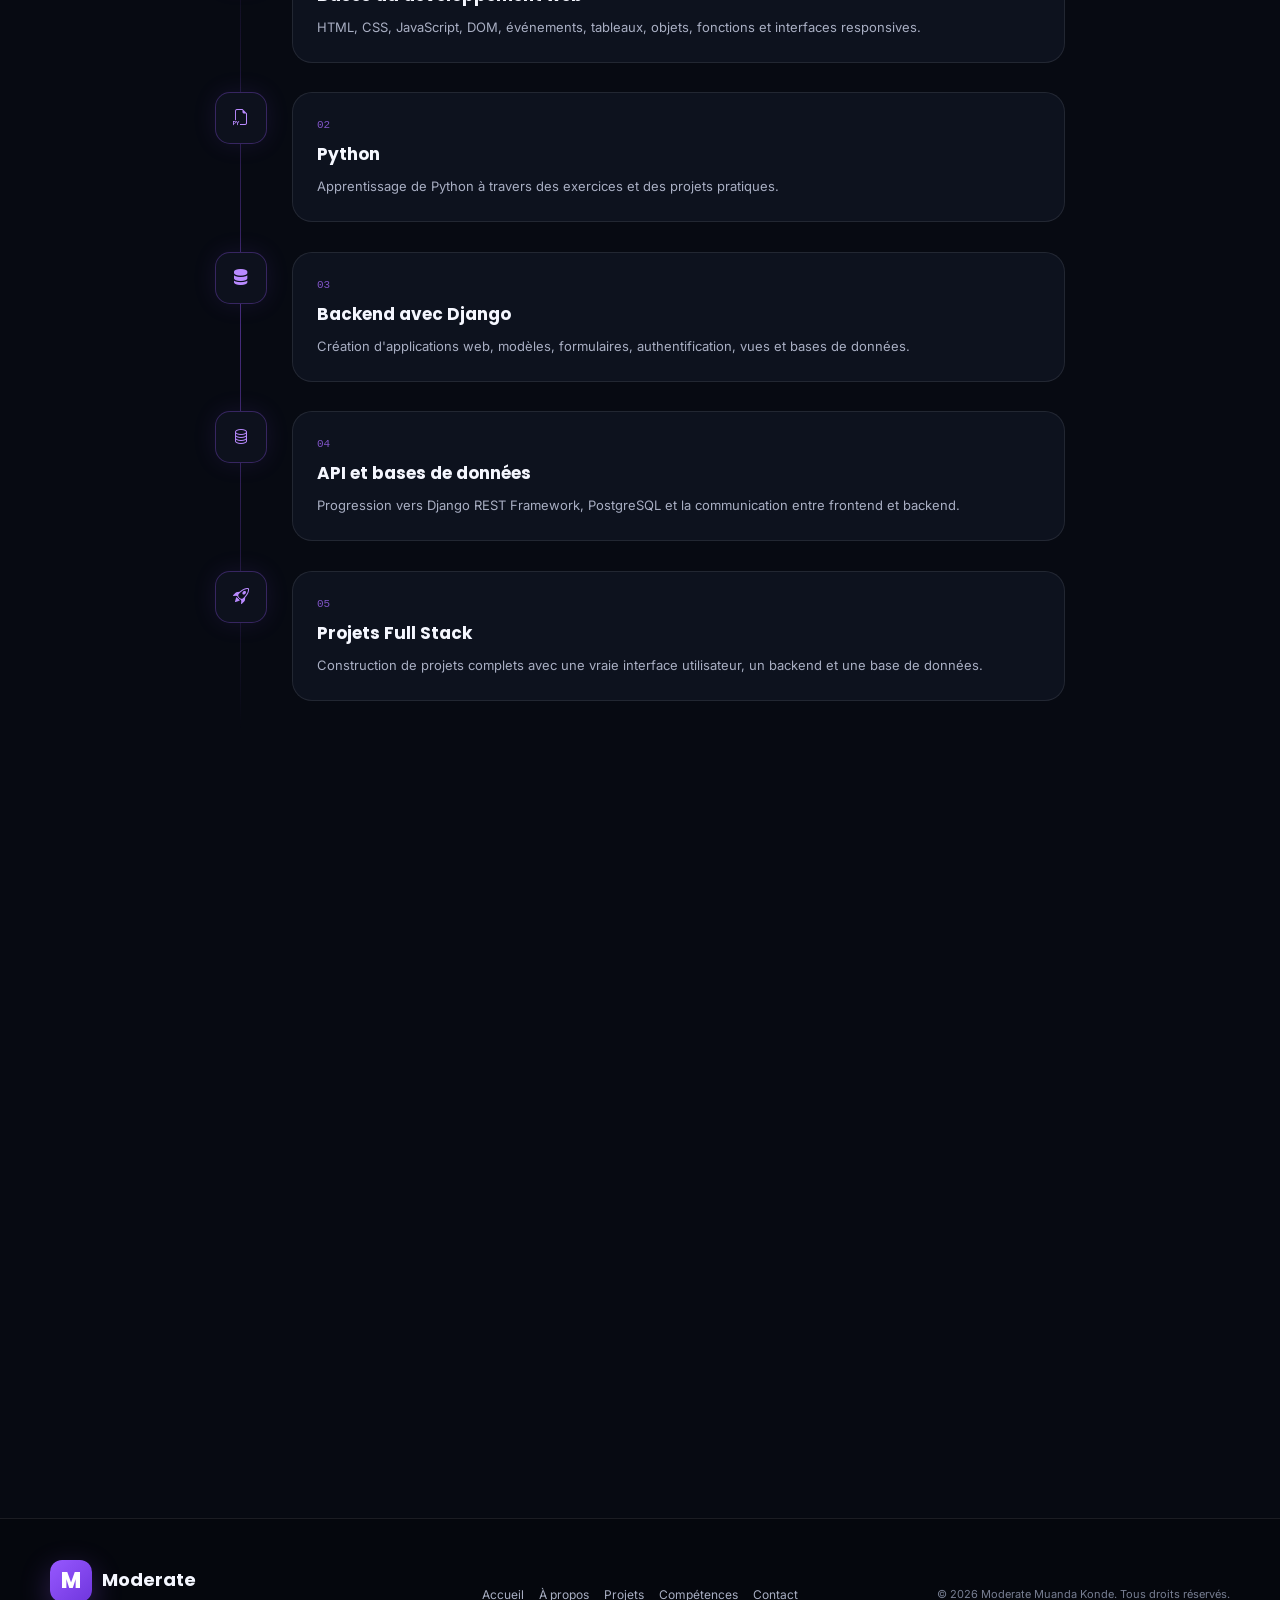
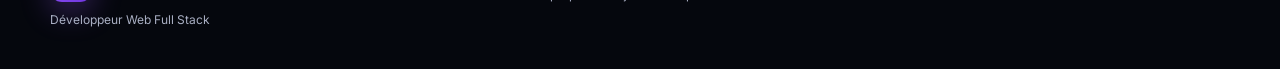
==== commit abf98177: "modifier cv et btn" ====
--- a/index.html
+++ b/index.html
@@ -214,7 +214,7 @@
 
                 </a>
 
-                <a href="./cv/CV-Moderate-Muanda-Konde-vraiment-professionnel.pdf (1).pdf"
+                <a href="./cv/CV-Moderate-Muanda-Konde-vraiment-professionnel.pdf (2).pdf"
                     download="CV-Moderate-Muanda-Konde.pdf" class="cv-button">
 
                     <i class="bi bi-download"></i>
--- a/style.css
+++ b/style.css
@@ -325,11 +325,9 @@
 
 .cv-button {
     position: relative;
-
     display: inline-flex;
     align-items: center;
     justify-content: center;
-
     gap: 8px;
 
     padding: 11px 17px;
@@ -338,7 +336,6 @@
     border-radius: 10px;
 
     background: rgba(151, 88, 255, 0.1);
-
     color: white;
 
     font-size: 13px;
@@ -347,7 +344,7 @@
     overflow: hidden;
 
     transition:
-        transform 0.5s var(--smooth),
+        transform 0.5s ease,
         background 0.5s ease,
         box-shadow 0.5s ease,
         border-color 0.5s ease;
@@ -357,18 +354,16 @@
     content: "";
 
     position: absolute;
-
     inset: 0;
 
-    background:
-        linear-gradient(90deg,
+    background: linear-gradient(90deg,
             rgba(151, 88, 255, 0.25),
             rgba(185, 138, 255, 0.08));
 
     transform: translateX(-105%);
 
-    transition:
-        transform 0.55s var(--smooth);
+    transition: transform 0.55s ease;
+    z-index: 0;
 }
 
 .cv-button:hover::before {
@@ -376,27 +371,20 @@
 }
 
 .cv-button:hover {
-    transform:
-        translateY(-3px) scale(1.025);
-
-    border-color:
-        rgba(151, 88, 255, 0.6);
-
-    box-shadow:
-        0 14px 35px rgba(151, 88, 255, 0.24);
+    transform: translateY(-3px) scale(1.025);
+    border-color: rgba(151, 88, 255, 0.6);
+    box-shadow: 0 14px 35px rgba(151, 88, 255, 0.24);
 }
 
 .cv-button:active {
-    transform:
-        translateY(-1px) scale(0.97);
+    transform: translateY(-1px) scale(0.97);
 }
 
 .cv-button i,
 .cv-button span {
     position: relative;
-    z-index: 2;
-}
-
+    z-index: 1;
+}
 
 /* =========================================================
    MENU MOBILE
